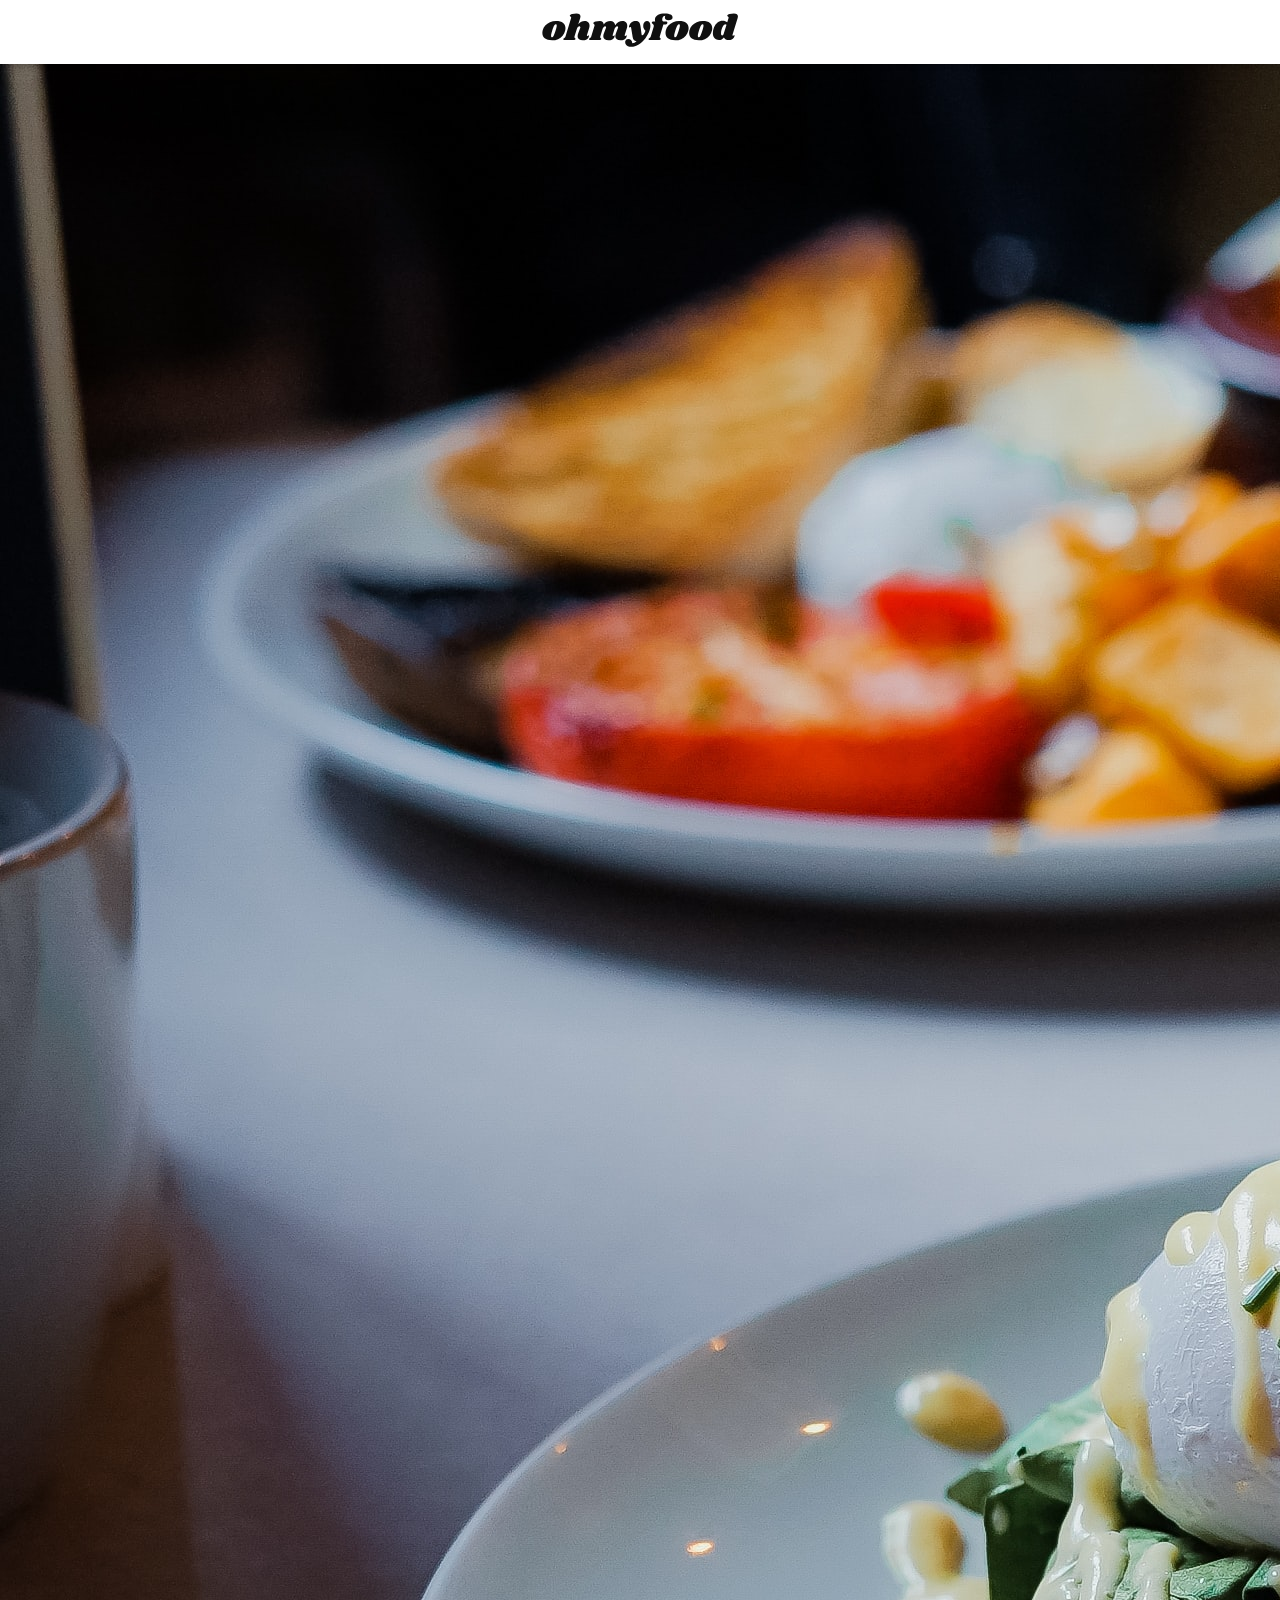
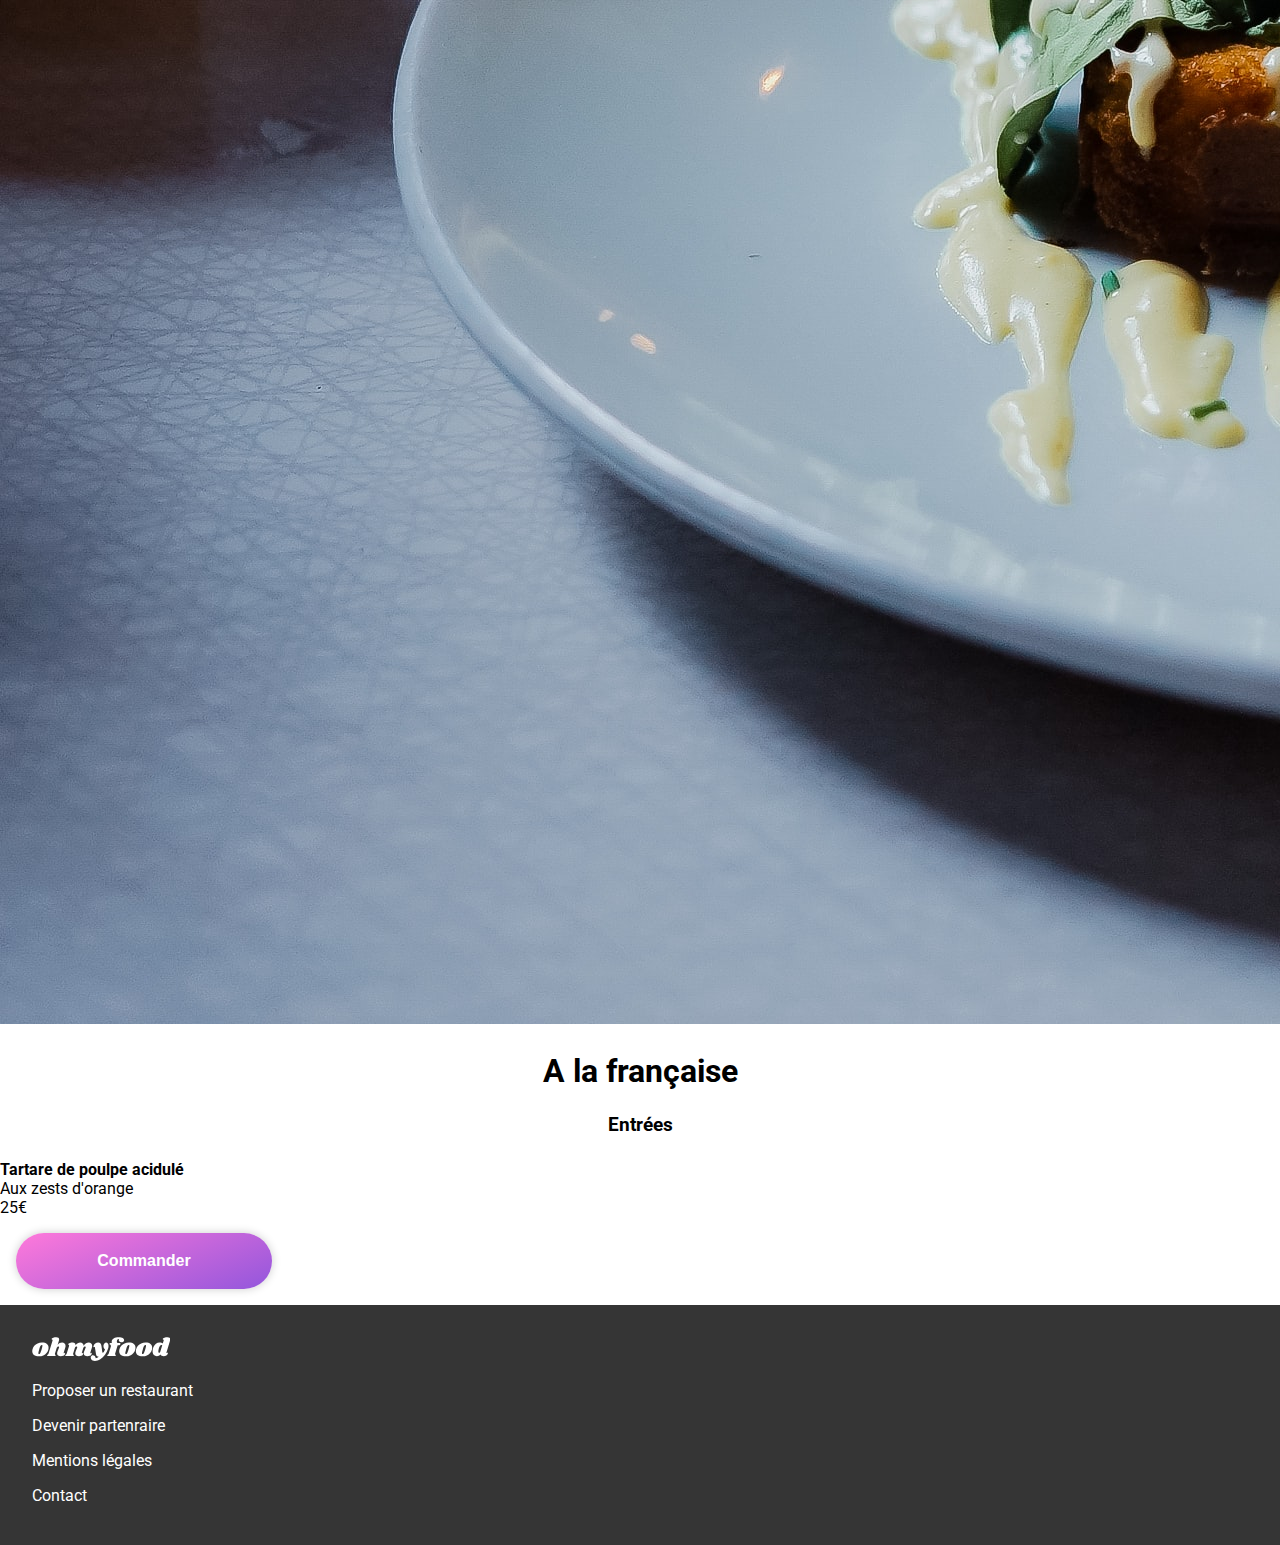
==== a-la-francaise.html @ 2b6be708 "HTML restaurant" ====
<!DOCTYPE html>
<html lang="en">
<head>
    <meta charset="UTF-8">
    <meta http-equiv="X-UA-Compatible" content="IE=edge">
    <meta name="viewport" content="width=device-width, initial-scale=1.0">
    <link rel="stylesheet" href="style.css">
    <link rel="stylesheet" href="https://cdnjs.cloudflare.com/ajax/libs/font-awesome/6.1.1/css/all.min.css" integrity="sha512-KfkfwYDsLkIlwQp6LFnl8zNdLGxu9YAA1QvwINks4PhcElQSvqcyVLLD9aMhXd13uQjoXtEKNosOWaZqXgel0g==" crossorigin="anonymous" referrerpolicy="no-referrer" />
    <title>A la française</title>
</head>
<body>
    <header>
        <nav>
            <div class="return-arrow">

            </div>
        </nav>
        <div class="brand-container">
            <div class="brand">
                <img src="assets/images/logo/ohmyfood.svg" alt="logo">
            </div>
        </div>
    </header>
    <main class="restaurant">
        <section class="cover">
            <div class="cover__img">
                <img src="assets/images/restaurants/toa-heftiba-DQKerTsQwi0-unsplash.jpg" alt="A la française">
            </div>
        </section>
        <section class="menu">
            <div class="menu__head">
                <div class="menu_head_title">
                    <h1>A la française</h1>
                </div>
                <div class="menu__head__like">
                    <i></i>
                </div>
            </div>
            <div class="menu__container">
                <div class="menu__container__title">
                    <h3>Entrées</h3>
                </div>
                <div class="menu__container_flex">
                    <div class="card-small">
                        <div class="card-small__body">
                            <div class="card-small__body__left">
                                <h4>Tartare de poulpe acidulé</h4>
                                <p>Aux zests d'orange</p>
                            </div>
                            <div class="card-small__body__right">
                                <span>25€</span>
                            </div>
                        </div>
                    </div>
                </div>
            </div>
            <div class="btn__container">
                <div class="btn btn-primary">
                    Commander
                </div>
            </div>
        </section>
    </main>
    <footer class="footer">
        <div class="footer__brand">
            <svg width="196" height="34" viewBox="0 0 196 34" fill="none" xmlns="http://www.w3.org/2000/svg">
                <path d="M13.932 7.956C17.196 7.956 19.596 8.61599 21.132 9.936C22.692 11.256 23.472 12.984 23.472 15.12C23.472 15.84 23.376 16.644 23.184 17.532C22.728 19.5 21.876 21.228 20.628 22.716C19.38 24.18 17.844 25.32 16.02 26.136C14.22 26.928 12.264 27.324 10.152 27.324C6.81599 27.324 4.34399 26.664 2.73599 25.344C1.15199 24 0.359985 22.224 0.359985 20.016C0.359985 19.272 0.455985 18.444 0.647985 17.532C1.10399 15.66 1.96799 14.004 3.23999 12.564C4.53599 11.1 6.10799 9.972 7.95599 9.18C9.82799 8.364 11.82 7.956 13.932 7.956ZM13.824 11.16C13.32 11.16 12.78 11.616 12.204 12.528C11.652 13.416 10.992 15.108 10.224 17.604C9.45599 20.1 9.07199 21.852 9.07199 22.86C9.07199 23.388 9.15599 23.748 9.32399 23.94C9.49199 24.108 9.71999 24.192 10.008 24.192C10.512 24.24 11.028 23.808 11.556 22.896C12.108 21.984 12.792 20.208 13.608 17.568C14.352 15.24 14.724 13.548 14.724 12.492C14.724 11.988 14.64 11.64 14.472 11.448C14.328 11.256 14.112 11.16 13.824 11.16Z" fill="#101010"/>
                <path d="M44.9899 22.032C44.9419 22.128 44.9179 22.272 44.9179 22.464C44.9179 22.632 44.9539 22.764 45.0259 22.86C45.1219 22.956 45.2419 23.004 45.3859 23.004C45.6739 23.004 45.9139 22.884 46.1059 22.644C46.3219 22.38 46.4659 22.248 46.5379 22.248C46.6579 22.248 46.7539 22.332 46.8259 22.5C46.8979 22.644 46.9339 22.824 46.9339 23.04C46.9579 23.736 46.7299 24.42 46.2499 25.092C45.7699 25.74 45.0619 26.28 44.1259 26.712C43.2139 27.12 42.1099 27.324 40.8139 27.324C39.2299 27.324 37.9699 26.964 37.0339 26.244C36.0979 25.5 35.6179 24.516 35.5939 23.292C35.5939 22.404 35.8099 21.408 36.2419 20.304L38.2219 15.12C38.3419 14.808 38.4019 14.556 38.4019 14.364C38.4019 14.052 38.2939 13.812 38.0779 13.644C37.8859 13.452 37.6459 13.356 37.3579 13.356C36.9019 13.356 36.4339 13.572 35.9539 14.004C35.4979 14.412 35.1259 15.084 34.8379 16.02V15.948L32.5699 23.256C32.4979 23.544 32.4619 23.796 32.4619 24.012C32.4619 24.324 32.5219 24.576 32.6419 24.768C32.7619 24.936 32.9299 25.104 33.1459 25.272C33.3139 25.44 33.4339 25.584 33.5059 25.704C33.5779 25.8 33.5899 25.932 33.5419 26.1C33.4219 26.412 33.1819 26.64 32.8219 26.784C32.4619 26.928 31.9099 27 31.1659 27H22.9579C22.3339 27 21.8779 26.904 21.5899 26.712C21.3019 26.496 21.2059 26.22 21.3019 25.884C21.3979 25.596 21.6499 25.344 22.0579 25.128C22.4179 24.936 22.7179 24.708 22.9579 24.444C23.1979 24.18 23.4019 23.76 23.5699 23.184L29.0419 5.22C29.1139 5.004 29.1499 4.824 29.1499 4.68C29.1499 4.416 29.0779 4.2 28.9339 4.032C28.8139 3.864 28.6459 3.696 28.4299 3.528C28.1899 3.336 28.0099 3.168 27.8899 3.024C27.7939 2.88 27.7819 2.688 27.8539 2.448C27.9979 1.896 28.7539 1.416 30.1219 1.00799C31.4899 0.599996 32.9179 0.395996 34.4059 0.395996C35.7979 0.395996 36.8179 0.659996 37.4659 1.188C38.1379 1.716 38.4739 2.436 38.4739 3.348C38.4739 3.876 38.3899 4.392 38.2219 4.896L36.2779 11.232C37.2139 10.008 38.1979 9.156 39.2299 8.676C40.2859 8.196 41.4259 7.956 42.6499 7.956C44.1139 7.956 45.2899 8.4 46.1779 9.288C47.0899 10.176 47.5459 11.328 47.5459 12.744C47.5459 13.488 47.4259 14.22 47.1859 14.94L44.9899 22.032Z" fill="#101010"/>
                <path d="M82.7165 22.032C82.6685 22.128 82.6445 22.272 82.6445 22.464C82.6445 22.632 82.6805 22.764 82.7525 22.86C82.8485 22.956 82.9685 23.004 83.1125 23.004C83.4005 23.004 83.6405 22.884 83.8325 22.644C84.0485 22.38 84.1925 22.248 84.2645 22.248C84.3845 22.248 84.4805 22.332 84.5525 22.5C84.6245 22.644 84.6605 22.824 84.6605 23.04C84.6845 23.736 84.4565 24.42 83.9765 25.092C83.4965 25.74 82.7885 26.28 81.8525 26.712C80.9405 27.12 79.8365 27.324 78.5405 27.324C76.9565 27.324 75.6965 26.964 74.7605 26.244C73.8245 25.5 73.3445 24.516 73.3205 23.292C73.3205 22.404 73.5365 21.408 73.9685 20.304L75.9485 15.12C76.0685 14.808 76.1285 14.556 76.1285 14.364C76.1285 14.052 76.0205 13.812 75.8045 13.644C75.6125 13.452 75.3725 13.356 75.0845 13.356C74.6765 13.356 74.2565 13.536 73.8245 13.896C73.3925 14.256 73.0085 14.82 72.6725 15.588L70.6925 22.032C70.6445 22.128 70.6205 22.272 70.6205 22.464C70.6205 22.632 70.6565 22.764 70.7285 22.86C70.8245 22.956 70.9445 23.004 71.0885 23.004C71.3765 23.004 71.6165 22.884 71.8085 22.644C72.0245 22.38 72.1685 22.248 72.2405 22.248C72.3605 22.248 72.4565 22.332 72.5285 22.5C72.6005 22.644 72.6365 22.824 72.6365 23.04C72.6605 23.736 72.4325 24.42 71.9525 25.092C71.4725 25.74 70.7645 26.28 69.8285 26.712C68.9165 27.12 67.8125 27.324 66.5165 27.324C64.9325 27.324 63.6725 26.964 62.7365 26.244C61.8005 25.5 61.3205 24.516 61.2965 23.292C61.2965 22.404 61.5125 21.408 61.9445 20.304L63.9245 15.12C64.0445 14.808 64.1045 14.556 64.1045 14.364C64.1045 14.052 63.9965 13.812 63.7805 13.644C63.5885 13.452 63.3485 13.356 63.0605 13.356C62.6525 13.356 62.2325 13.536 61.8005 13.896C61.3685 14.232 61.0085 14.784 60.7205 15.552L58.3445 23.256C58.2485 23.52 58.2005 23.772 58.2005 24.012C58.2005 24.3 58.2605 24.54 58.3805 24.732C58.5005 24.9 58.6685 25.08 58.8845 25.272C59.0525 25.416 59.1725 25.548 59.2445 25.668C59.3165 25.788 59.3285 25.932 59.2805 26.1C59.1845 26.412 58.9565 26.64 58.5965 26.784C58.2365 26.928 57.6725 27 56.9045 27H48.6965C48.0725 27 47.6285 26.904 47.3645 26.712C47.0765 26.496 46.9685 26.22 47.0405 25.884C47.1365 25.596 47.3885 25.344 47.7965 25.128C48.1565 24.936 48.4565 24.708 48.6965 24.444C48.9365 24.18 49.1405 23.76 49.3085 23.184L52.5125 12.78C52.5605 12.66 52.5845 12.492 52.5845 12.276C52.5845 12.012 52.5245 11.808 52.4045 11.664C52.3085 11.52 52.1405 11.34 51.9005 11.124C51.6605 10.932 51.4925 10.764 51.3965 10.62C51.3005 10.476 51.2885 10.284 51.3605 10.044C51.5045 9.492 52.2605 9.012 53.6285 8.604C54.9965 8.172 56.4245 7.956 57.9125 7.956C59.0885 7.956 60.0125 8.28 60.6845 8.928C61.3805 9.576 61.7165 10.464 61.6925 11.592C62.6765 10.224 63.7085 9.276 64.7885 8.748C65.8925 8.22 67.0805 7.956 68.3525 7.956C69.7445 7.956 70.8725 8.364 71.7365 9.18C72.6245 9.972 73.1165 11.016 73.2125 12.312C74.2445 10.68 75.3485 9.552 76.5245 8.928C77.7005 8.28 78.9845 7.956 80.3765 7.956C81.8405 7.956 83.0165 8.4 83.9045 9.288C84.8165 10.176 85.2725 11.328 85.2725 12.744C85.2725 13.488 85.1525 14.22 84.9125 14.94L82.7165 22.032Z" fill="#101010"/>
                <path d="M104.932 7.956C105.988 7.956 106.828 8.388 107.452 9.252C108.1 10.092 108.424 11.244 108.424 12.708C108.424 13.98 108.196 15.348 107.74 16.812C106.852 19.764 105.424 22.548 103.456 25.164C101.512 27.78 99.2675 29.88 96.7235 31.464C94.2035 33.048 91.6836 33.84 89.1636 33.84C87.9156 33.84 86.8355 33.624 85.9235 33.192C85.0355 32.76 84.3635 32.184 83.9075 31.464C83.4275 30.744 83.1875 29.976 83.1875 29.16C83.1875 28.8 83.2475 28.404 83.3675 27.972C83.5835 27.3 83.9435 26.784 84.4475 26.424C84.9515 26.064 85.5516 25.884 86.2476 25.884C87.3516 25.884 88.2515 26.256 88.9475 27C89.6675 27.768 90.1236 28.812 90.3156 30.132C91.8516 30.06 93.2675 29.4 94.5635 28.152C93.3395 27.936 92.4275 27.528 91.8275 26.928C91.2515 26.304 90.8555 25.344 90.6395 24.048L89.1995 15.228C89.1275 14.772 89.0195 14.46 88.8755 14.292C88.7555 14.1 88.5876 14.004 88.3716 14.004C88.2036 14.004 87.9995 14.088 87.7595 14.256C87.5435 14.424 87.3875 14.508 87.2915 14.508C87.0995 14.508 87.0035 14.304 87.0035 13.896C87.0035 13.56 87.0635 13.2 87.1835 12.816C87.6155 11.448 88.4196 10.296 89.5956 9.36C90.7716 8.4 92.1395 7.92 93.6995 7.92C95.2355 7.92 96.3635 8.376 97.0835 9.288C97.8275 10.2 98.3076 11.604 98.5236 13.5L99.6035 21.42C99.6755 22.02 99.8915 22.32 100.252 22.32C100.684 22.32 101.188 21.936 101.764 21.168C102.34 20.376 102.904 19.26 103.456 17.82C102.736 17.172 102.184 16.428 101.8 15.588C101.416 14.748 101.224 13.848 101.224 12.888C101.224 12.144 101.32 11.472 101.512 10.872C101.8 9.912 102.244 9.192 102.844 8.712C103.468 8.208 104.164 7.956 104.932 7.956Z" fill="#101010"/>
                <path d="M122.864 0.395996C125.432 0.395996 127.352 0.791996 128.624 1.584C129.92 2.352 130.568 3.3 130.568 4.428C130.568 5.34 130.184 6.048 129.416 6.552C128.672 7.032 127.688 7.272 126.464 7.272C125.336 7.272 124.46 6.996 123.836 6.444C123.212 5.892 122.9 5.208 122.9 4.392C122.9 3.888 123.056 3.36 123.368 2.808C122.648 2.808 122.048 2.988 121.568 3.348C121.088 3.684 120.716 4.272 120.452 5.112C120.308 5.64 120.236 6.132 120.236 6.588C120.236 7.164 120.332 7.62 120.524 7.956C120.74 8.268 121.04 8.424 121.424 8.424H123.548C124.796 8.424 125.42 8.808 125.42 9.576C125.42 9.672 125.396 9.816 125.348 10.008C125.204 10.536 124.904 10.932 124.448 11.196C124.016 11.46 123.356 11.592 122.468 11.592H121.388L117.824 23.256C117.752 23.544 117.716 23.796 117.716 24.012C117.716 24.324 117.776 24.576 117.896 24.768C118.016 24.936 118.184 25.104 118.4 25.272C118.568 25.44 118.688 25.584 118.76 25.704C118.832 25.8 118.844 25.932 118.796 26.1C118.676 26.412 118.436 26.64 118.076 26.784C117.716 26.928 117.164 27 116.42 27H108.212C107.588 27 107.132 26.904 106.844 26.712C106.556 26.496 106.46 26.22 106.556 25.884C106.652 25.596 106.904 25.344 107.312 25.128C107.672 24.936 107.972 24.708 108.212 24.444C108.452 24.18 108.656 23.76 108.824 23.184L111.632 13.968C111.752 13.608 111.812 13.236 111.812 12.852C111.812 12.372 111.704 12 111.488 11.736C111.296 11.448 110.996 11.136 110.588 10.8C110.324 10.584 110.12 10.404 109.976 10.26C109.856 10.092 109.796 9.9 109.796 9.684C109.772 9.228 109.928 8.904 110.264 8.712C110.624 8.52 111.296 8.424 112.28 8.424H113.18C113.012 7.824 112.928 7.224 112.928 6.624C112.928 6.024 113.036 5.4 113.252 4.752C113.708 3.528 114.68 2.496 116.168 1.65599C117.68 0.815996 119.912 0.395996 122.864 0.395996Z" fill="#101010"/>
                <path d="M137.084 7.956C140.348 7.956 142.748 8.61599 144.284 9.936C145.844 11.256 146.624 12.984 146.624 15.12C146.624 15.84 146.528 16.644 146.336 17.532C145.88 19.5 145.028 21.228 143.78 22.716C142.532 24.18 140.996 25.32 139.172 26.136C137.372 26.928 135.416 27.324 133.304 27.324C129.968 27.324 127.496 26.664 125.888 25.344C124.304 24 123.512 22.224 123.512 20.016C123.512 19.272 123.608 18.444 123.8 17.532C124.256 15.66 125.12 14.004 126.392 12.564C127.688 11.1 129.26 9.972 131.108 9.18C132.98 8.364 134.972 7.956 137.084 7.956ZM136.976 11.16C136.472 11.16 135.932 11.616 135.356 12.528C134.804 13.416 134.144 15.108 133.376 17.604C132.608 20.1 132.224 21.852 132.224 22.86C132.224 23.388 132.308 23.748 132.476 23.94C132.644 24.108 132.872 24.192 133.16 24.192C133.664 24.24 134.18 23.808 134.708 22.896C135.26 21.984 135.944 20.208 136.76 17.568C137.504 15.24 137.876 13.548 137.876 12.492C137.876 11.988 137.792 11.64 137.624 11.448C137.48 11.256 137.264 11.16 136.976 11.16Z" fill="#101010"/>
                <path d="M160.709 7.956C163.973 7.956 166.373 8.61599 167.909 9.936C169.469 11.256 170.249 12.984 170.249 15.12C170.249 15.84 170.153 16.644 169.961 17.532C169.505 19.5 168.653 21.228 167.405 22.716C166.157 24.18 164.621 25.32 162.797 26.136C160.997 26.928 159.041 27.324 156.929 27.324C153.593 27.324 151.121 26.664 149.513 25.344C147.929 24 147.137 22.224 147.137 20.016C147.137 19.272 147.233 18.444 147.425 17.532C147.881 15.66 148.745 14.004 150.017 12.564C151.313 11.1 152.885 9.972 154.733 9.18C156.605 8.364 158.597 7.956 160.709 7.956ZM160.601 11.16C160.097 11.16 159.557 11.616 158.981 12.528C158.429 13.416 157.769 15.108 157.001 17.604C156.233 20.1 155.849 21.852 155.849 22.86C155.849 23.388 155.933 23.748 156.101 23.94C156.269 24.108 156.497 24.192 156.785 24.192C157.289 24.24 157.805 23.808 158.333 22.896C158.885 21.984 159.569 20.208 160.385 17.568C161.129 15.24 161.501 13.548 161.501 12.492C161.501 11.988 161.417 11.64 161.249 11.448C161.105 11.256 160.889 11.16 160.601 11.16Z" fill="#101010"/>
                <path d="M190.526 21.816C190.478 22.008 190.454 22.14 190.454 22.212C190.454 22.38 190.502 22.512 190.598 22.608C190.694 22.704 190.814 22.752 190.958 22.752C191.246 22.752 191.486 22.632 191.678 22.392C191.894 22.128 192.038 21.996 192.11 21.996C192.23 21.996 192.326 22.08 192.398 22.248C192.47 22.416 192.506 22.608 192.506 22.824C192.53 23.472 192.278 24.132 191.75 24.804C191.246 25.476 190.562 26.028 189.698 26.46C188.834 26.892 187.898 27.108 186.89 27.108C185.69 27.108 184.646 26.88 183.758 26.424C182.87 25.968 182.258 25.368 181.922 24.624C181.274 25.464 180.53 26.088 179.69 26.496C178.85 26.904 177.962 27.108 177.026 27.108C175.922 27.108 174.89 26.832 173.93 26.28C172.994 25.728 172.238 24.948 171.662 23.94C171.11 22.908 170.834 21.744 170.834 20.448C170.834 18.264 171.242 16.212 172.058 14.292C172.898 12.348 174.062 10.788 175.55 9.612C177.038 8.412 178.73 7.812 180.626 7.812C181.658 7.812 182.534 7.932 183.254 8.172C183.998 8.412 184.67 8.772 185.27 9.252L186.494 5.22C186.566 5.004 186.602 4.824 186.602 4.68C186.602 4.416 186.53 4.2 186.386 4.032C186.266 3.864 186.098 3.696 185.882 3.528C185.642 3.336 185.462 3.168 185.342 3.024C185.246 2.88 185.234 2.688 185.306 2.448C185.45 1.896 186.206 1.416 187.574 1.00799C188.942 0.599996 190.37 0.395996 191.858 0.395996C193.25 0.395996 194.27 0.659996 194.918 1.188C195.59 1.716 195.926 2.436 195.926 3.348C195.926 3.876 195.842 4.392 195.674 4.896L190.526 21.816ZM184.514 11.7C184.13 11.364 183.71 11.196 183.254 11.196C182.558 11.196 181.874 11.712 181.202 12.744C180.53 13.776 179.99 15.024 179.582 16.488C179.174 17.952 178.982 19.272 179.006 20.448C179.006 21.768 179.438 22.428 180.302 22.428C180.614 22.428 180.878 22.308 181.094 22.068C181.31 21.804 181.514 21.384 181.706 20.808L184.514 11.7Z" fill="#101010"/>
            </svg>
        </div>
        <div class="footer__text">
            <a class="footer__text__proposal">
                <i class="fa-solid fa-utensils"></i>
                <span>Proposer un restaurant</span>
            </a>
            <a class="footer__text__partnership">
                <i class="fa-solid fa-handshake-angle"></i>
                <span>Devenir partenraire</span>
            </a>
            <div class="footer__text__legal">
                <a href="">Mentions légales</a>
            </div>
            <div class="footer__text__contact">
                <a href="">Contact</a>
            </div>
        </div>
    </footer>
</body>
</html>
---- style.css ----
@charset "UTF-8";
/*
Theme Name: Colonia
Version: 1.0
Tested up to: 5.9
Requires at least: 5.9
Requires PHP: 5.2.4
Description: Thème développé sur mesure pour le site Colonia
Author: Team Aileen Digital
Author URI: https://aileen-digital.com/
License: Copyright Tous droits réservés 
*/
/**************************
STYLES UTILISES DANS LE PROJET
**************************/
/**
Fichier d'initialisation contenant les propriétés globales
du projet
*/
/************************
DEFINITION DES VARIABLES
**************************/
@import url("https://fonts.googleapis.com/css2?family=Shrikhand&display=swap");
@import url("https://fonts.googleapis.com/css2?family=Roboto:ital,wght@0,100;0,300;0,400;0,500;0,700;0,900;1,100;1,300;1,400;1,500;1,700;1,900&display=swap");
*,
html,
body {
  margin: 0;
  padding: 0;
  box-sizing: border-box;
  font-family: "Roboto", sans-serif;
}

h1 {
  text-align: center;
  margin: 1.5rem;
}

h2 {
  font-size: 1.8rem;
  margin: 0;
  margin-top: 2rem;
  font-weight: bold;
}

h3 {
  text-align: center;
  margin: 1.5rem;
}

a {
  text-decoration: none;
  color: black;
}

a:hover {
  color: black;
}

li {
  list-style-type: none;
}

.first-p {
  text-indent: 1.5em;
}
.first-p::first-letter {
  font-size: 2rem;
}

.container-centered {
  display: flex;
  justify-content: center;
  align-items: center;
  width: 100%;
  height: 100%;
}

.font-size-small {
  font-size: small;
}

.font-size-smaller {
  font-size: smaller;
}

.italic {
  font-style: italic;
}

.flex-center {
  display: flex;
  align-items: center;
  justify-content: center;
}

.flex-col {
  flex-direction: column;
}

.m-10 {
  margin: 10%;
}

.m-20 {
  margin: 20%;
}

.m-30 {
  margin: 30%;
}

.p-5 {
  padding: 5%;
}

.p-10 {
  padding: 10%;
}

.p-20 {
  padding: 20%;
}

.p-30 {
  padding: 30%;
}

.btn {
  display: flex;
  align-items: center;
  justify-content: center;
  padding: 1rem;
  margin: 1rem;
  font-family: futura-pt-bold, sans-serif;
  font-style: normal;
  font-weight: bold;
  text-align: center;
}

.btn-primary {
  height: 56px;
  width: 256px;
  border-radius: 56px;
  box-shadow: 0 0 10px rgba(0, 0, 0, 0.199);
  color: white;
  background: #ff79da;
  background: linear-gradient(158deg, #ff79da 0%, #9356dc 100%);
}

.card {
  display: flex;
  flex-direction: column;
  background-color: white;
  border-radius: 1rem;
  height: 272px;
  width: 100%;
  box-shadow: 5px 5px 5px rgba(0, 0, 0, 0.199);
  overflow: hidden;
}
.card__header {
  position: relative;
  height: 70%;
  width: 100%;
  background-color: white;
  overflow: hidden;
}
.card__header__new[data-visible=false] {
  display: none;
}
.card__header__new[data-visible=true] {
  position: absolute;
  top: 1rem;
  right: 1rem;
  z-index: 5;
  padding: 0.5rem 1rem;
  border-radius: 4px;
  background-color: #99e2d0;
  color: #008766;
  font-weight: bold;
}
.card__header__img img {
  object-fit: cover;
  position: absolute;
  width: 100%;
  height: 100%;
}
.card__body {
  display: flex;
  align-items: center;
  justify-content: space-between;
  height: 30%;
  padding: 1rem;
}
.card__body__text {
  display: flex;
  flex-direction: column;
  row-gap: 0.2rem;
  font-size: 1.2rem;
  font-weight: 300;
}
.card__body__text span:first-child {
  font-weight: bold;
  font-size: 1.4rem;
}
.card__body__like {
  font-size: 1.5rem;
}

header {
  display: flex;
  align-items: center;
  justify-content: center;
  position: fixed;
  top: 0;
  left: 0;
  background-color: white;
  width: 100%;
  height: 64px;
  box-shadow: 0 2px 5px rgba(0, 0, 0, 0.199);
  z-index: 1000;
}
header nav {
  display: none;
}

.footer {
  display: flex;
  flex-direction: column;
  width: 100%;
  padding: 2rem;
  background-color: #353535;
}
.footer__brand {
  margin-bottom: 8px;
}
.footer__brand svg {
  height: 24px;
  width: auto;
}
.footer__brand svg path {
  fill: white;
}
.footer__text {
  display: flex;
  flex-direction: column;
}
.footer__text__proposal, .footer__text__partnership, .footer__text__legal, .footer__text__contact {
  margin: 0.5rem 0;
  color: white;
}
.footer__text__proposal a, .footer__text__partnership a, .footer__text__legal a, .footer__text__contact a {
  color: white;
}
.footer__text__proposal i, .footer__text__partnership i, .footer__text__legal i, .footer__text__contact i {
  width: 24px;
}

#index .location {
  display: grid;
  grid-template-rows: 64px 58px;
  width: 100%;
  background-color: #eaeaea;
}
#index .location__container {
  grid-row: 2;
  justify-self: center;
  align-self: center;
  display: flex;
  margin: 0 1rem;
}
#index .location__container__icon, #index .location__container__text {
  margin: 1rem;
}
#index .explore {
  display: flex;
  flex-direction: column;
  width: 100%;
  height: auto;
  background-color: #f6f6f6;
}
#index .explore__title {
  display: flex;
  align-items: center;
  justify-content: center;
  height: 126px;
  margin: 0 10%;
}
#index .explore__title h2 {
  text-align: center;
}
#index .explore__text {
  display: flex;
  align-items: center;
  justify-content: center;
  margin: 1rem 5%;
}
#index .explore__text p {
  color: black;
  font-size: 1.1rem;
  font-weight: 300;
  text-align: center;
}
#index .explore__btn {
  display: flex;
  width: 100%;
  align-items: center;
  justify-content: center;
  margin-bottom: 32px;
}
#index .working__title {
  margin: 1rem;
}
#index .working__container {
  margin: 0 1rem;
}
#index .working__container .working__list {
  counter-reset: working__list;
}
#index .working__container .working__list__btn {
  display: grid;
  grid-template-columns: 0.5fr 2fr 0.5fr;
  position: relative;
  height: 64px;
  background-color: #f6f6f6;
  margin: 2rem 0 2rem 1rem;
  border-radius: 1rem;
  box-shadow: 0px 5px 5px rgba(0, 0, 0, 0.199);
}
#index .working__container .working__list__btn i {
  grid-column: 1;
  align-self: center;
  justify-self: end;
  color: gray;
}
#index .working__container .working__list__btn span {
  grid-column: 2;
  justify-self: center;
  align-self: center;
  font-weight: bold;
}
#index .working__container .working__list li::before {
  counter-increment: working__list;
  content: counter(working__list);
  display: flex;
  position: absolute;
  top: calc(50% - 12px);
  left: -12px;
  width: 24px;
  background-color: #9356dc;
  height: 24px;
  border-radius: 50%;
  align-items: center;
  justify-content: center;
  color: white;
}
#index .restaurants {
  background-color: #f6f6f6;
  width: 100%;
  height: auto;
  padding: 2rem 0 4rem;
}
#index .restaurants__title {
  margin: 0 1rem;
  margin-bottom: 1.5rem;
}
#index .restaurants__card-container {
  margin: 0 1rem;
  display: grid;
  grid-template-columns: 1fr;
  row-gap: 1rem;
}

.restaurant {
  width: 100%;
  height: auto;
}
.restaurant .cover {
  width: 100%;
  height: auto;
}

/*# sourceMappingURL=style.css.map */
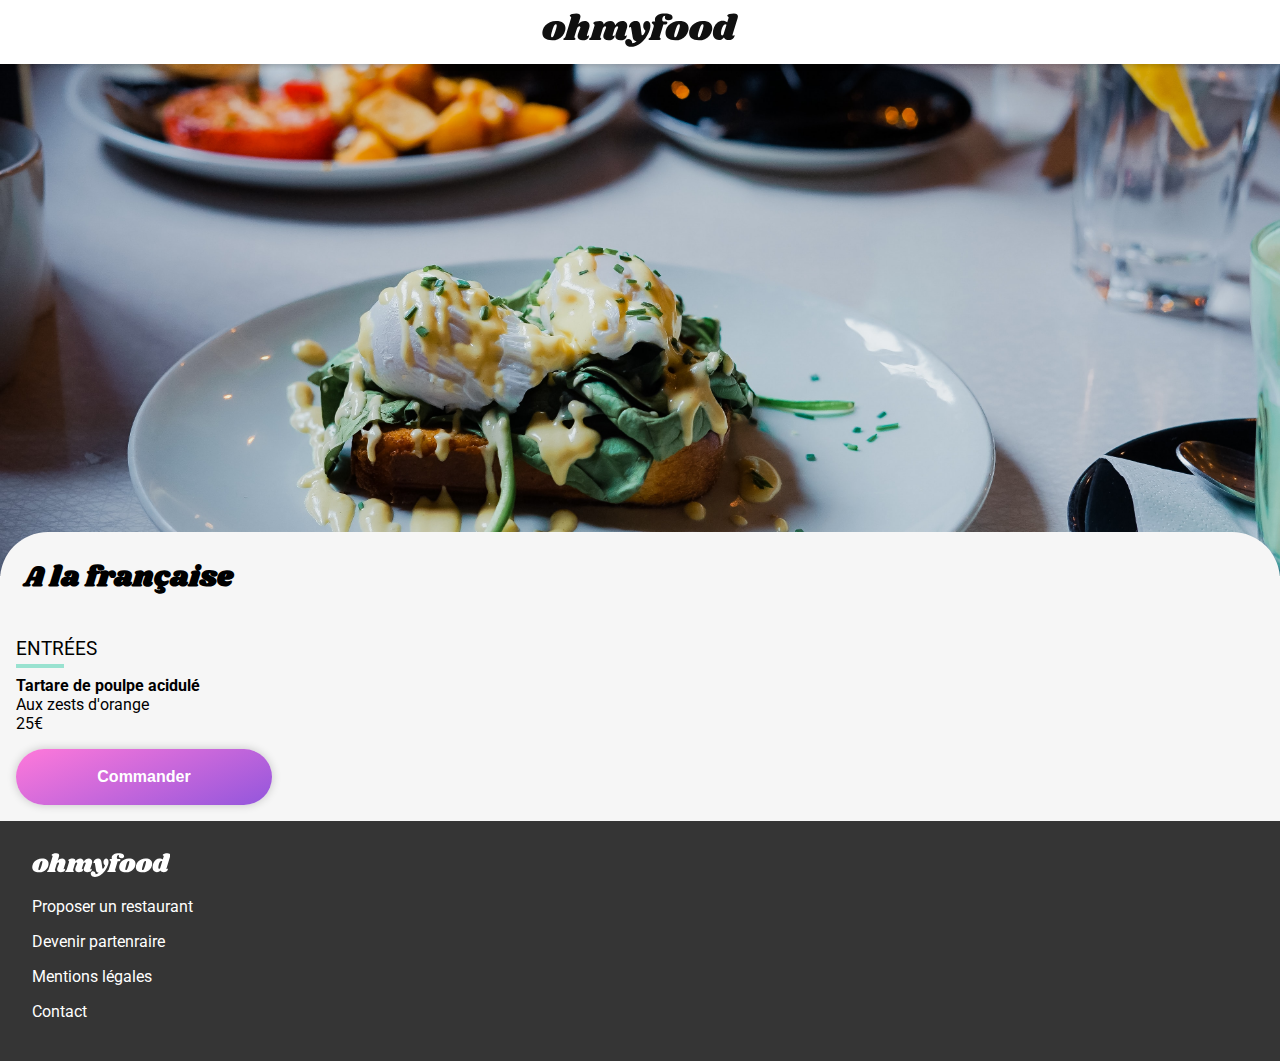
==== commit 048124ee: "top restaurant page css done" ====
--- a/a-la-francaise.html
+++ b/a-la-francaise.html
@@ -22,14 +22,12 @@
         </div>
     </header>
     <main class="restaurant">
-        <section class="cover">
-            <div class="cover__img">
+        <div class="cover">
                 <img src="assets/images/restaurants/toa-heftiba-DQKerTsQwi0-unsplash.jpg" alt="A la française">
-            </div>
-        </section>
+        </div>
         <section class="menu">
             <div class="menu__head">
-                <div class="menu_head_title">
+                <div class="menu__head__title">
                     <h1>A la française</h1>
                 </div>
                 <div class="menu__head__like">
--- a/style.css
+++ b/style.css
@@ -20,8 +20,7 @@
 /************************
 DEFINITION DES VARIABLES
 **************************/
-@import url("https://fonts.googleapis.com/css2?family=Shrikhand&display=swap");
-@import url("https://fonts.googleapis.com/css2?family=Roboto:ital,wght@0,100;0,300;0,400;0,500;0,700;0,900;1,100;1,300;1,400;1,500;1,700;1,900&display=swap");
+@import url("https://fonts.googleapis.com/css2?family=Roboto:ital,wght@0,100;0,300;0,400;0,500;0,700;0,900;1,100;1,300;1,400;1,500;1,700;1,900&family=Shrikhand&display=swap");
 *,
 html,
 body {
@@ -372,12 +371,58 @@
 }
 
 .restaurant {
-  width: 100%;
+  display: flex;
+  flex-direction: column;
+  width: 100vw;
   height: auto;
 }
 .restaurant .cover {
+  margin-top: 64px;
   width: 100%;
   height: auto;
 }
+.restaurant .cover img {
+  object-fit: cover;
+  height: 100%;
+  max-height: 512px;
+  width: 100vw;
+  object-position: center;
+}
+.restaurant .menu {
+  margin-top: -3rem;
+  border-radius: 48px 48px 0 0;
+  background-color: #f6f6f6;
+  z-index: 10;
+}
+.restaurant .menu__head {
+  display: flex;
+  align-items: center;
+  justify-content: space-between;
+}
+.restaurant .menu__head__title h1 {
+  font-size: 1.8rem;
+  font-family: "Shrikhand", cursive;
+}
+.restaurant .menu__container {
+  padding: 0 1rem;
+}
+.restaurant .menu__container__title {
+  position: relative;
+}
+.restaurant .menu__container__title h3 {
+  margin: 1rem 0;
+  text-align: left;
+  font-weight: 400;
+  text-transform: uppercase;
+}
+.restaurant .menu__container__title::after {
+  content: "";
+  position: absolute;
+  background-color: #99e2d0;
+  height: 4px;
+  width: 3rem;
+  left: 0;
+  bottom: -0.5rem;
+}
 
 /*# sourceMappingURL=style.css.map */
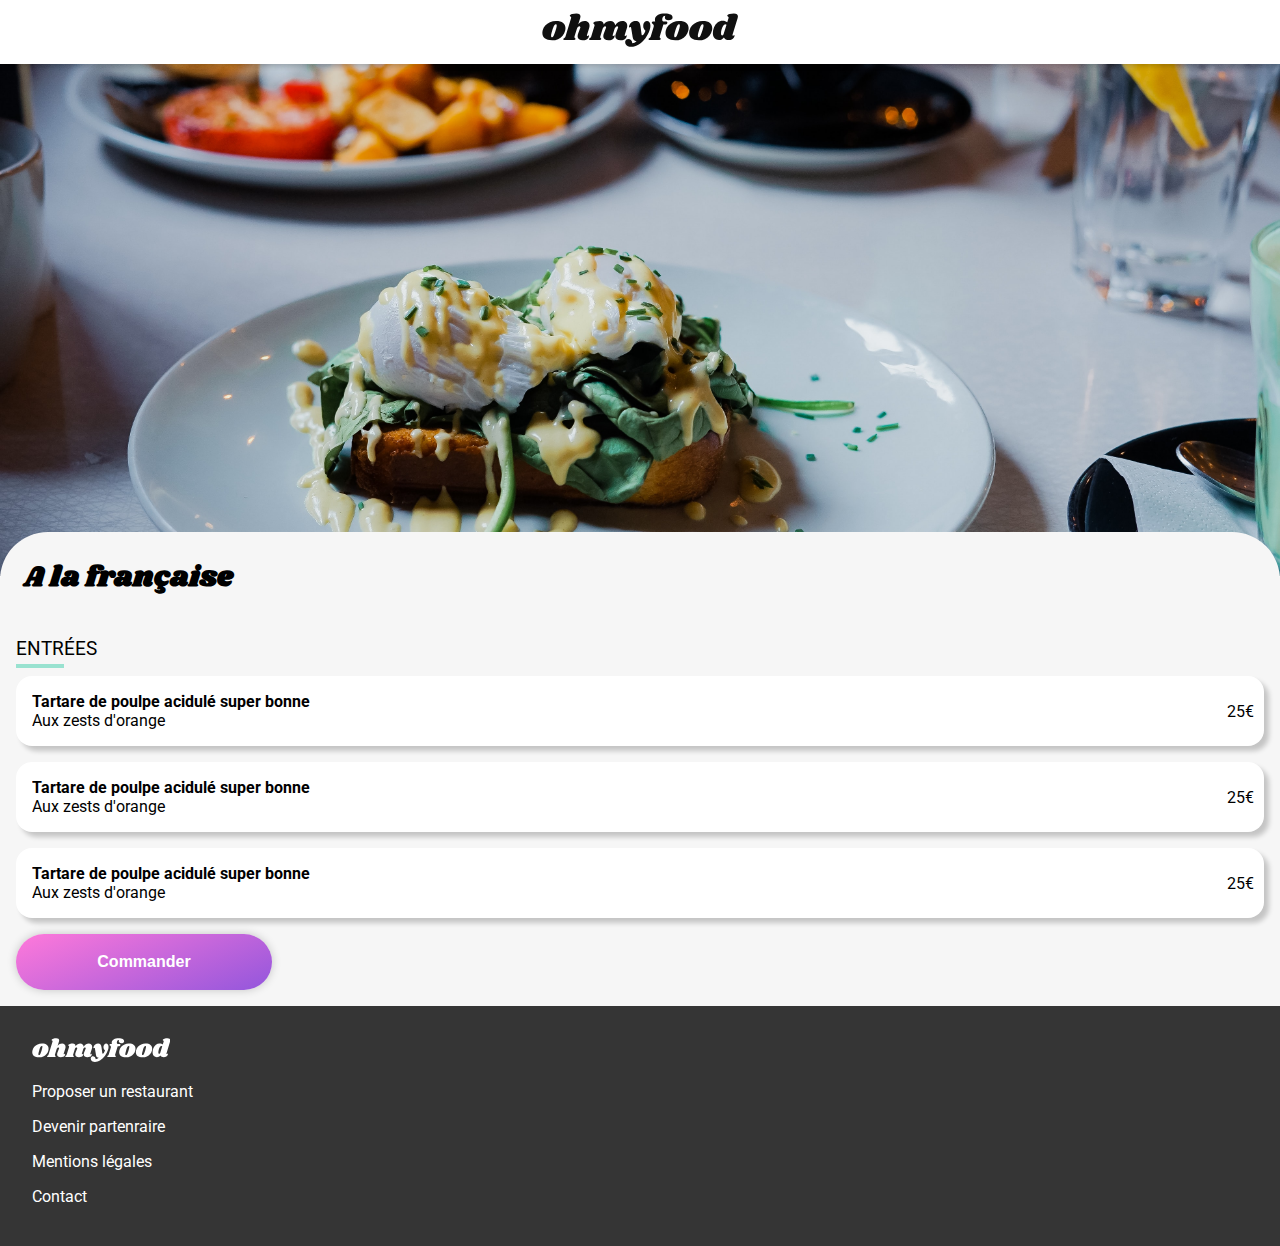
==== commit b663a205: "card-small with check animation" ====
--- a/a-la-francaise.html
+++ b/a-la-francaise.html
@@ -41,12 +41,47 @@
                 <div class="menu__container_flex">
                     <div class="card-small">
                         <div class="card-small__body">
-                            <div class="card-small__body__left">
-                                <h4>Tartare de poulpe acidulé</h4>
+                            <div class="card-small__body__text">
+                                <h4>Tartare de poulpe acidulé super bonne</h4>
                                 <p>Aux zests d'orange</p>
                             </div>
-                            <div class="card-small__body__right">
+                            <div class="card-small__body__price">
                                 <span>25€</span>
+                            </div>
+                            <div class="card-small__body__check">
+                                <i class="fa-solid fa-circle-check"></i>
+                            </div>
+                        </div>
+                    </div>
+                </div>
+                <div class="menu__container_flex">
+                    <div class="card-small">
+                        <div class="card-small__body">
+                            <div class="card-small__body__text">
+                                <h4>Tartare de poulpe acidulé super bonne</h4>
+                                <p>Aux zests d'orange</p>
+                            </div>
+                            <div class="card-small__body__price">
+                                <span>25€</span>
+                            </div>
+                            <div class="card-small__body__check">
+                                <i class="fa-solid fa-circle-check"></i>
+                            </div>
+                        </div>
+                    </div>
+                </div>
+                <div class="menu__container_flex">
+                    <div class="card-small">
+                        <div class="card-small__body">
+                            <div class="card-small__body__text">
+                                <h4>Tartare de poulpe acidulé super bonne</h4>
+                                <p>Aux zests d'orange</p>
+                            </div>
+                            <div class="card-small__body__price">
+                                <span>25€</span>
+                            </div>
+                            <div class="card-small__body__check">
+                                <i class="fa-solid fa-circle-check"></i>
                             </div>
                         </div>
                     </div>
--- a/style.css
+++ b/style.css
@@ -125,6 +125,22 @@
   padding: 30%;
 }
 
+@keyframes rotate-check {
+  0% {
+    transform: rotate(360deg);
+  }
+  100% {
+    transform: rotate(0deg);
+  }
+}
+@keyframes unrotate-check {
+  0% {
+    transform: rotate(0deg);
+  }
+  100% {
+    transform: rotate(360deg);
+  }
+}
 .btn {
   display: flex;
   align-items: center;
@@ -206,6 +222,63 @@
   font-size: 1.5rem;
 }
 
+.card-small {
+  display: flex;
+  background-color: white;
+  border-radius: 1rem;
+  height: 70px;
+  width: 100%;
+  box-shadow: 5px 5px 5px rgba(0, 0, 0, 0.199);
+  overflow: hidden;
+  margin: 1rem 0;
+}
+.card-small__body {
+  align-items: center;
+  display: flex;
+  overflow: hidden;
+  width: 100%;
+}
+.card-small__body__text {
+  min-width: calc(100% - 3rem);
+  white-space: nowrap;
+  text-overflow: ellipsis;
+  transition: 0.5s ease-in-out;
+  padding: 0 1rem;
+}
+.card-small__body__text h4,
+.card-small__body__text p {
+  text-overflow: ellipsis;
+  overflow: hidden;
+}
+.card-small__body__price {
+  display: flex;
+  align-items: center;
+  min-width: 3rem;
+}
+.card-small__body__price span {
+  width: 100%;
+  text-align: center;
+}
+.card-small__body__check {
+  display: flex;
+  align-items: center;
+  justify-content: center;
+  min-width: 4rem;
+  height: 100%;
+  background-color: #99e2d0;
+  color: white;
+  font-size: 1.5rem;
+}
+.card-small__body__check i {
+  animation: unrotate-check 0.5s ease-in-out;
+}
+.card-small__body:hover .card-small__body__text {
+  min-width: calc(100% - 7rem);
+}
+.card-small__body:hover .card-small__body__check i {
+  animation: rotate-check 0.5s ease-in-out;
+}
+
 header {
   display: flex;
   align-items: center;
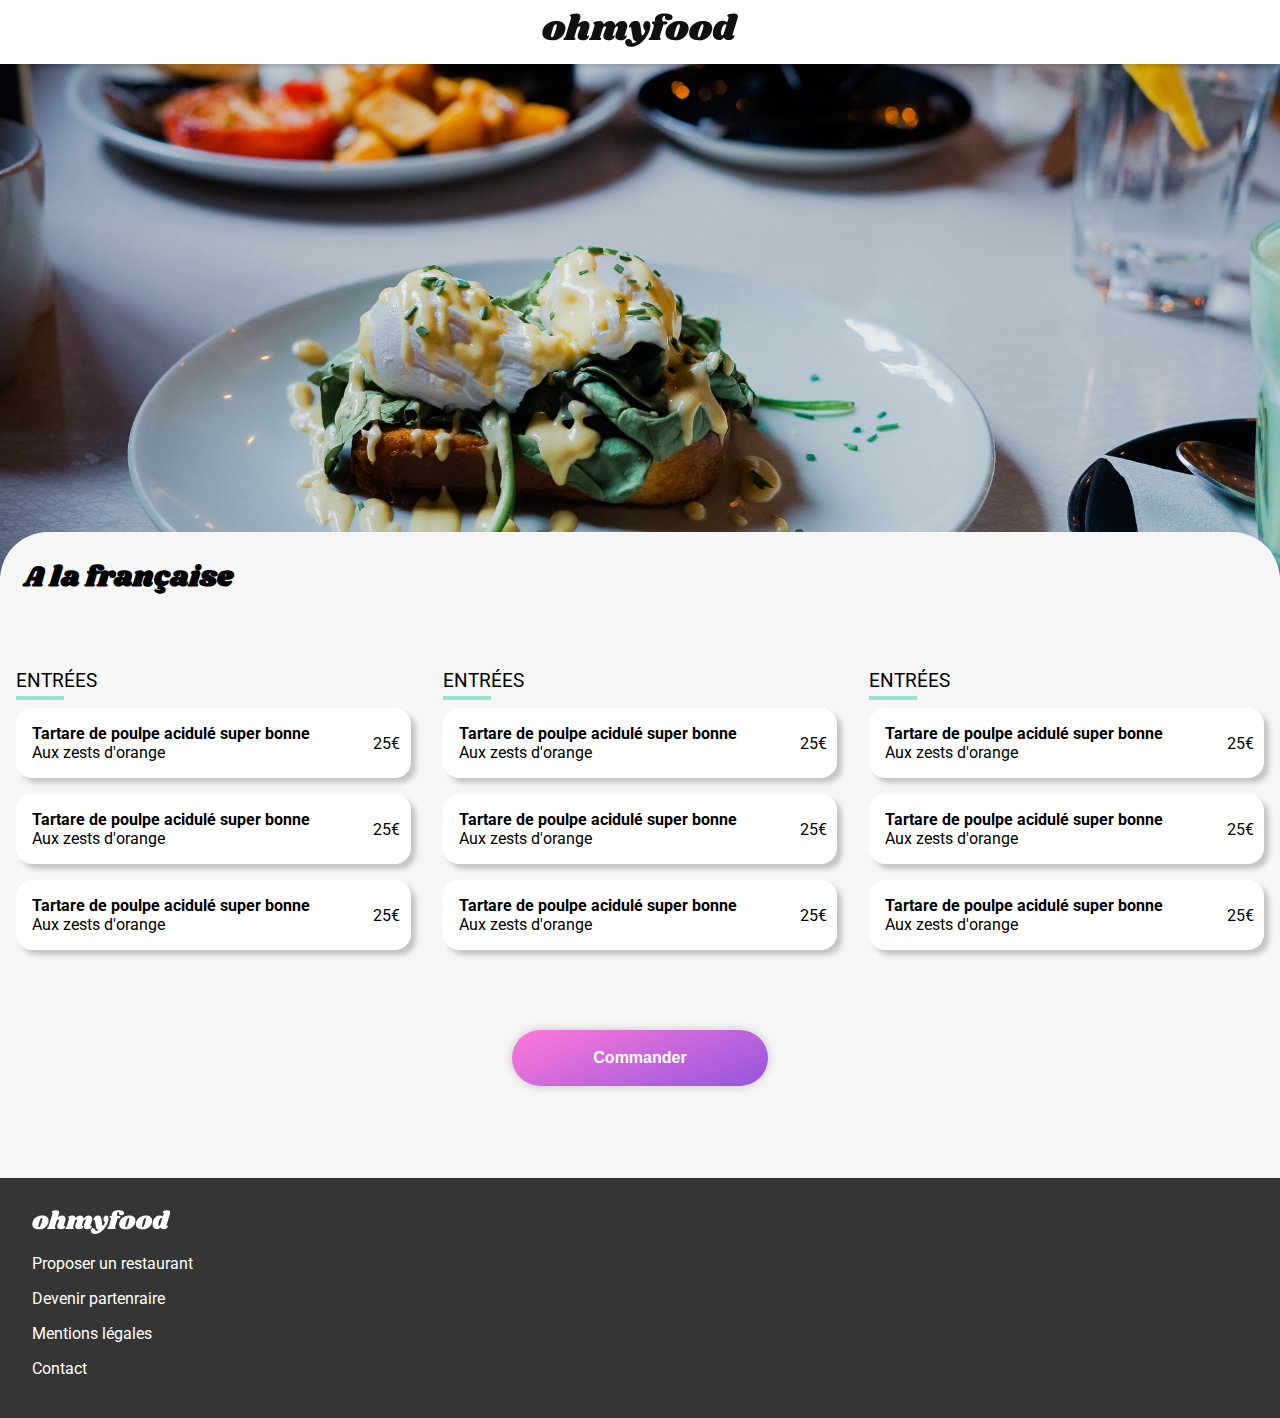
==== commit 61810814: "overflow bug fixed" ====
--- a/a-la-francaise.html
+++ b/a-la-francaise.html
@@ -34,54 +34,165 @@
                     <i></i>
                 </div>
             </div>
-            <div class="menu__container">
-                <div class="menu__container__title">
-                    <h3>Entrées</h3>
-                </div>
-                <div class="menu__container_flex">
-                    <div class="card-small">
-                        <div class="card-small__body">
-                            <div class="card-small__body__text">
-                                <h4>Tartare de poulpe acidulé super bonne</h4>
-                                <p>Aux zests d'orange</p>
-                            </div>
-                            <div class="card-small__body__price">
-                                <span>25€</span>
-                            </div>
-                            <div class="card-small__body__check">
-                                <i class="fa-solid fa-circle-check"></i>
-                            </div>
-                        </div>
-                    </div>
-                </div>
-                <div class="menu__container_flex">
-                    <div class="card-small">
-                        <div class="card-small__body">
-                            <div class="card-small__body__text">
-                                <h4>Tartare de poulpe acidulé super bonne</h4>
-                                <p>Aux zests d'orange</p>
-                            </div>
-                            <div class="card-small__body__price">
-                                <span>25€</span>
-                            </div>
-                            <div class="card-small__body__check">
-                                <i class="fa-solid fa-circle-check"></i>
-                            </div>
-                        </div>
-                    </div>
-                </div>
-                <div class="menu__container_flex">
-                    <div class="card-small">
-                        <div class="card-small__body">
-                            <div class="card-small__body__text">
-                                <h4>Tartare de poulpe acidulé super bonne</h4>
-                                <p>Aux zests d'orange</p>
-                            </div>
-                            <div class="card-small__body__price">
-                                <span>25€</span>
-                            </div>
-                            <div class="card-small__body__check">
-                                <i class="fa-solid fa-circle-check"></i>
+            <div class="menu__body">
+                <div class="menu__body__container">
+                    <div class="menu__body__container__title">
+                        <h3>Entrées</h3>
+                    </div>
+                    <div class="menu__body__container__flex">
+                        <div class="card-small">
+                            <div class="card-small__body">
+                                <div class="card-small__body__text">
+                                    <h4>Tartare de poulpe acidulé super bonne</h4>
+                                    <p>Aux zests d'orange</p>
+                                </div>
+                                <div class="card-small__body__price">
+                                    <span>25€</span>
+                                </div>
+                                <div class="card-small__body__check">
+                                    <i class="fa-solid fa-circle-check"></i>
+                                </div>
+                            </div>
+                        </div>
+                    </div>
+                    <div class="menu__body__container__flex">
+                        <div class="card-small">
+                            <div class="card-small__body">
+                                <div class="card-small__body__text">
+                                    <h4>Tartare de poulpe acidulé super bonne</h4>
+                                    <p>Aux zests d'orange</p>
+                                </div>
+                                <div class="card-small__body__price">
+                                    <span>25€</span>
+                                </div>
+                                <div class="card-small__body__check">
+                                    <i class="fa-solid fa-circle-check"></i>
+                                </div>
+                            </div>
+                        </div>
+                    </div>
+                    <div class="menu__body__container__flex">
+                        <div class="card-small">
+                            <div class="card-small__body">
+                                <div class="card-small__body__text">
+                                    <h4>Tartare de poulpe acidulé super bonne</h4>
+                                    <p>Aux zests d'orange</p>
+                                </div>
+                                <div class="card-small__body__price">
+                                    <span>25€</span>
+                                </div>
+                                <div class="card-small__body__check">
+                                    <i class="fa-solid fa-circle-check"></i>
+                                </div>
+                            </div>
+                        </div>
+                    </div>
+                </div>
+                <!-- PLATS -->
+                <div class="menu__body__container">
+                    <div class="menu__body__container__title">
+                        <h3>Entrées</h3>
+                    </div>
+                    <div class="menu__body__container__flex">
+                        <div class="card-small">
+                            <div class="card-small__body">
+                                <div class="card-small__body__text">
+                                    <h4>Tartare de poulpe acidulé super bonne</h4>
+                                    <p>Aux zests d'orange</p>
+                                </div>
+                                <div class="card-small__body__price">
+                                    <span>25€</span>
+                                </div>
+                                <div class="card-small__body__check">
+                                    <i class="fa-solid fa-circle-check"></i>
+                                </div>
+                            </div>
+                        </div>
+                    </div>
+                    <div class="menu__body__container__flex">
+                        <div class="card-small">
+                            <div class="card-small__body">
+                                <div class="card-small__body__text">
+                                    <h4>Tartare de poulpe acidulé super bonne</h4>
+                                    <p>Aux zests d'orange</p>
+                                </div>
+                                <div class="card-small__body__price">
+                                    <span>25€</span>
+                                </div>
+                                <div class="card-small__body__check">
+                                    <i class="fa-solid fa-circle-check"></i>
+                                </div>
+                            </div>
+                        </div>
+                    </div>
+                    <div class="menu__body__container__flex">
+                        <div class="card-small">
+                            <div class="card-small__body">
+                                <div class="card-small__body__text">
+                                    <h4>Tartare de poulpe acidulé super bonne</h4>
+                                    <p>Aux zests d'orange</p>
+                                </div>
+                                <div class="card-small__body__price">
+                                    <span>25€</span>
+                                </div>
+                                <div class="card-small__body__check">
+                                    <i class="fa-solid fa-circle-check"></i>
+                                </div>
+                            </div>
+                        </div>
+                    </div>
+                </div>
+    
+                <!-- DESSERTS -->
+                <div class="menu__body__container">
+                    <div class="menu__body__container__title">
+                        <h3>Entrées</h3>
+                    </div>
+                    <div class="menu__body__container__flex">
+                        <div class="card-small">
+                            <div class="card-small__body">
+                                <div class="card-small__body__text">
+                                    <h4>Tartare de poulpe acidulé super bonne</h4>
+                                    <p>Aux zests d'orange</p>
+                                </div>
+                                <div class="card-small__body__price">
+                                    <span>25€</span>
+                                </div>
+                                <div class="card-small__body__check">
+                                    <i class="fa-solid fa-circle-check"></i>
+                                </div>
+                            </div>
+                        </div>
+                    </div>
+                    <div class="menu__body__container__flex">
+                        <div class="card-small">
+                            <div class="card-small__body">
+                                <div class="card-small__body__text">
+                                    <h4>Tartare de poulpe acidulé super bonne</h4>
+                                    <p>Aux zests d'orange</p>
+                                </div>
+                                <div class="card-small__body__price">
+                                    <span>25€</span>
+                                </div>
+                                <div class="card-small__body__check">
+                                    <i class="fa-solid fa-circle-check"></i>
+                                </div>
+                            </div>
+                        </div>
+                    </div>
+                    <div class="menu__body__container__flex">
+                        <div class="card-small">
+                            <div class="card-small__body">
+                                <div class="card-small__body__text">
+                                    <h4>Tartare de poulpe acidulé super bonne</h4>
+                                    <p>Aux zests d'orange</p>
+                                </div>
+                                <div class="card-small__body__price">
+                                    <span>25€</span>
+                                </div>
+                                <div class="card-small__body__check">
+                                    <i class="fa-solid fa-circle-check"></i>
+                                </div>
                             </div>
                         </div>
                     </div>
--- a/style.css
+++ b/style.css
@@ -60,71 +60,6 @@
   list-style-type: none;
 }
 
-.first-p {
-  text-indent: 1.5em;
-}
-.first-p::first-letter {
-  font-size: 2rem;
-}
-
-.container-centered {
-  display: flex;
-  justify-content: center;
-  align-items: center;
-  width: 100%;
-  height: 100%;
-}
-
-.font-size-small {
-  font-size: small;
-}
-
-.font-size-smaller {
-  font-size: smaller;
-}
-
-.italic {
-  font-style: italic;
-}
-
-.flex-center {
-  display: flex;
-  align-items: center;
-  justify-content: center;
-}
-
-.flex-col {
-  flex-direction: column;
-}
-
-.m-10 {
-  margin: 10%;
-}
-
-.m-20 {
-  margin: 20%;
-}
-
-.m-30 {
-  margin: 30%;
-}
-
-.p-5 {
-  padding: 5%;
-}
-
-.p-10 {
-  padding: 10%;
-}
-
-.p-20 {
-  padding: 20%;
-}
-
-.p-30 {
-  padding: 30%;
-}
-
 @keyframes rotate-check {
   0% {
     transform: rotate(360deg);
@@ -446,13 +381,15 @@
 .restaurant {
   display: flex;
   flex-direction: column;
-  width: 100vw;
+  align-items: center;
+  width: 100%;
   height: auto;
 }
 .restaurant .cover {
   margin-top: 64px;
   width: 100%;
   height: auto;
+  overflow: hidden;
 }
 .restaurant .cover img {
   object-fit: cover;
@@ -465,6 +402,8 @@
   margin-top: -3rem;
   border-radius: 48px 48px 0 0;
   background-color: #f6f6f6;
+  width: 100%;
+  max-width: 100%;
   z-index: 10;
 }
 .restaurant .menu__head {
@@ -476,19 +415,22 @@
   font-size: 1.8rem;
   font-family: "Shrikhand", cursive;
 }
-.restaurant .menu__container {
+.restaurant .menu__body__container {
   padding: 0 1rem;
-}
-.restaurant .menu__container__title {
+  margin: 2rem 0 3rem;
+  max-width: 100%;
+  overflow: auto;
+}
+.restaurant .menu__body__container__title {
   position: relative;
 }
-.restaurant .menu__container__title h3 {
+.restaurant .menu__body__container__title h3 {
   margin: 1rem 0;
   text-align: left;
   font-weight: 400;
   text-transform: uppercase;
 }
-.restaurant .menu__container__title::after {
+.restaurant .menu__body__container__title::after {
   content: "";
   position: absolute;
   background-color: #99e2d0;
@@ -497,5 +439,20 @@
   left: 0;
   bottom: -0.5rem;
 }
+.restaurant .menu .btn__container {
+  display: flex;
+  align-items: flex-start;
+  justify-content: center;
+  width: 100%;
+  height: 164px;
+}
+
+@media screen and (min-width: 1024px) {
+  .restaurant .menu__body {
+    display: flex;
+    flex-direction: row;
+    justify-content: center;
+  }
+}
 
 /*# sourceMappingURL=style.css.map */
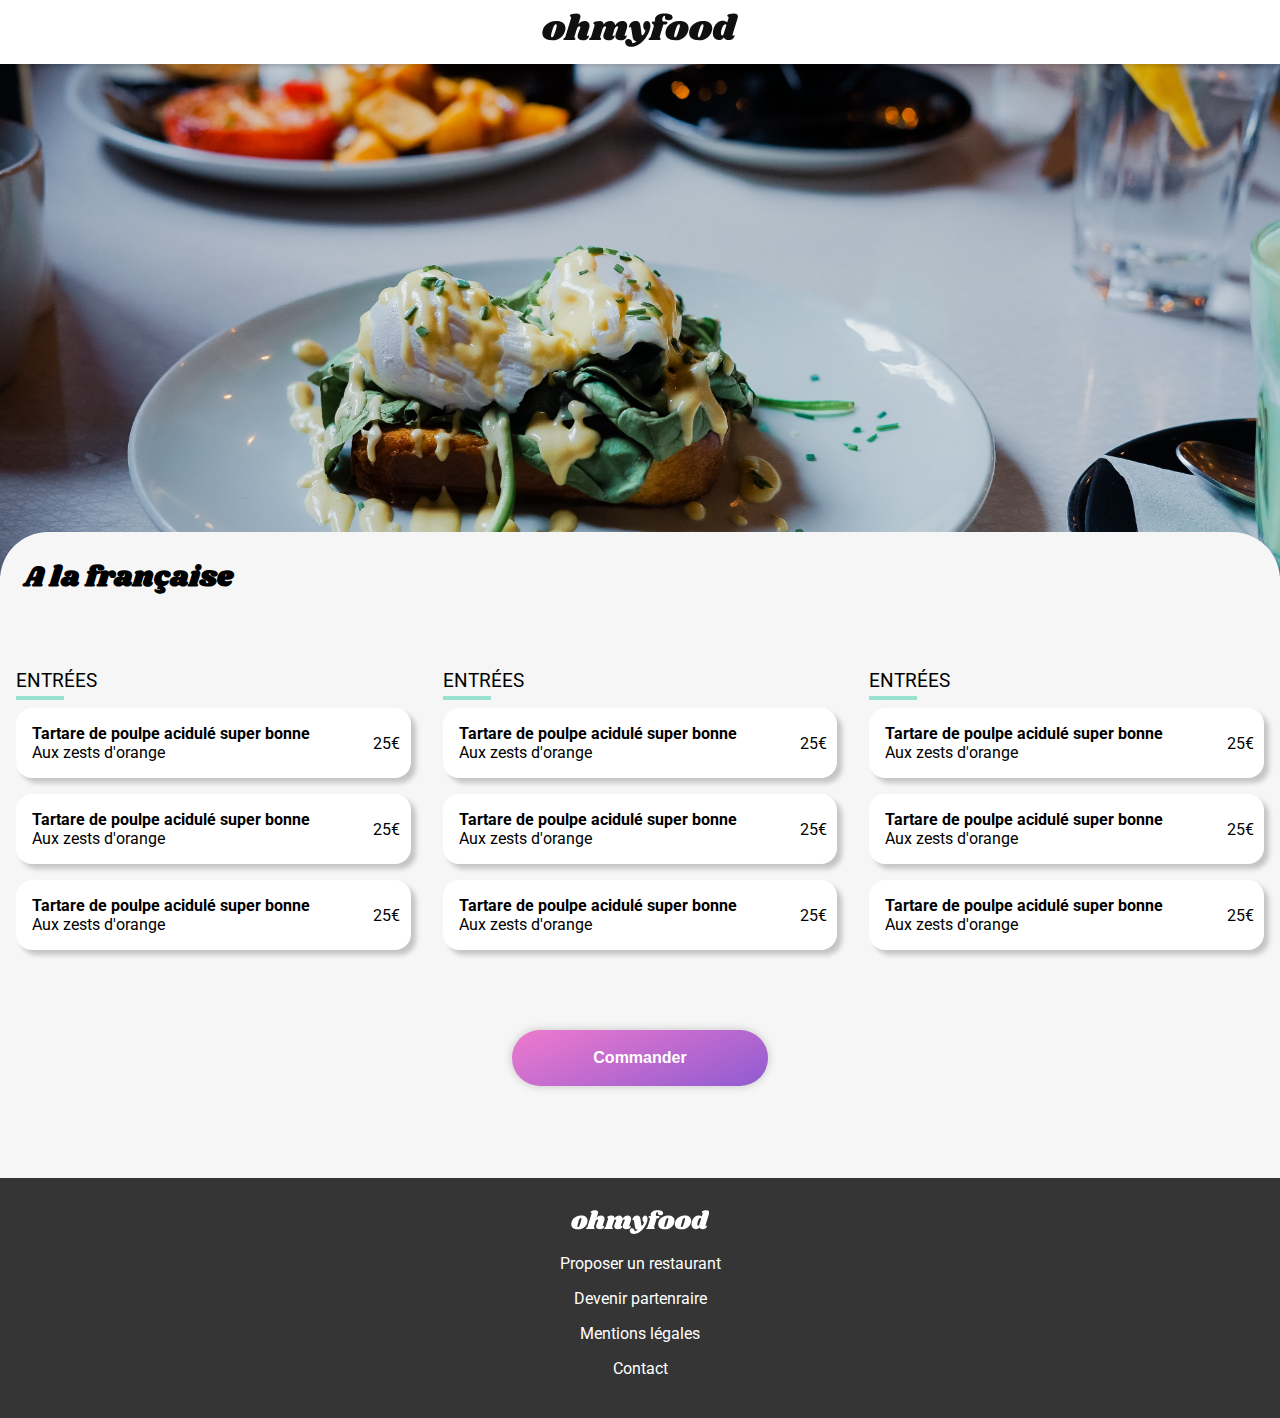
==== commit 0bd3fa88: "Sending to the senior dev waiting validation" ====
--- a/a-la-francaise.html
+++ b/a-la-francaise.html
@@ -10,9 +10,11 @@
 </head>
 <body>
     <header>
-        <nav>
+        <nav data-navigation="true">
             <div class="return-arrow">
-
+                <a href="index.html">
+                    <i class="fa-solid fa-arrow-left"></i>
+                </a>
             </div>
         </nav>
         <div class="brand-container">
@@ -31,7 +33,10 @@
                     <h1>A la française</h1>
                 </div>
                 <div class="menu__head__like">
-                    <i></i>
+                    <div class="btn-like">
+                        <i class="fa-regular fa-heart"></i>
+                        <i class="fa-solid fa-heart"></i>
+                    </div>
                 </div>
             </div>
             <div class="menu__body">
@@ -40,39 +45,35 @@
                         <h3>Entrées</h3>
                     </div>
                     <div class="menu__body__container__flex">
-                        <div class="card-small">
-                            <div class="card-small__body">
-                                <div class="card-small__body__text">
-                                    <h4>Tartare de poulpe acidulé super bonne</h4>
-                                    <p>Aux zests d'orange</p>
-                                </div>
-                                <div class="card-small__body__price">
-                                    <span>25€</span>
-                                </div>
-                                <div class="card-small__body__check">
-                                    <i class="fa-solid fa-circle-check"></i>
-                                </div>
-                            </div>
-                        </div>
-                    </div>
-                    <div class="menu__body__container__flex">
-                        <div class="card-small">
-                            <div class="card-small__body">
-                                <div class="card-small__body__text">
-                                    <h4>Tartare de poulpe acidulé super bonne</h4>
-                                    <p>Aux zests d'orange</p>
-                                </div>
-                                <div class="card-small__body__price">
-                                    <span>25€</span>
-                                </div>
-                                <div class="card-small__body__check">
-                                    <i class="fa-solid fa-circle-check"></i>
-                                </div>
-                            </div>
-                        </div>
-                    </div>
-                    <div class="menu__body__container__flex">
-                        <div class="card-small">
+                        <div class="card-small delay-01">
+                            <div class="card-small__body">
+                                <div class="card-small__body__text">
+                                    <h4>Tartare de poulpe acidulé super bonne</h4>
+                                    <p>Aux zests d'orange</p>
+                                </div>
+                                <div class="card-small__body__price">
+                                    <span>25€</span>
+                                </div>
+                                <div class="card-small__body__check">
+                                    <i class="fa-solid fa-circle-check"></i>
+                                </div>
+                            </div>
+                        </div>
+                        <div class="card-small delay-02">
+                            <div class="card-small__body">
+                                <div class="card-small__body__text">
+                                    <h4>Tartare de poulpe acidulé super bonne</h4>
+                                    <p>Aux zests d'orange</p>
+                                </div>
+                                <div class="card-small__body__price">
+                                    <span>25€</span>
+                                </div>
+                                <div class="card-small__body__check">
+                                    <i class="fa-solid fa-circle-check"></i>
+                                </div>
+                            </div>
+                        </div>
+                        <div class="card-small delay-03">
                             <div class="card-small__body">
                                 <div class="card-small__body__text">
                                     <h4>Tartare de poulpe acidulé super bonne</h4>
@@ -94,39 +95,35 @@
                         <h3>Entrées</h3>
                     </div>
                     <div class="menu__body__container__flex">
-                        <div class="card-small">
-                            <div class="card-small__body">
-                                <div class="card-small__body__text">
-                                    <h4>Tartare de poulpe acidulé super bonne</h4>
-                                    <p>Aux zests d'orange</p>
-                                </div>
-                                <div class="card-small__body__price">
-                                    <span>25€</span>
-                                </div>
-                                <div class="card-small__body__check">
-                                    <i class="fa-solid fa-circle-check"></i>
-                                </div>
-                            </div>
-                        </div>
-                    </div>
-                    <div class="menu__body__container__flex">
-                        <div class="card-small">
-                            <div class="card-small__body">
-                                <div class="card-small__body__text">
-                                    <h4>Tartare de poulpe acidulé super bonne</h4>
-                                    <p>Aux zests d'orange</p>
-                                </div>
-                                <div class="card-small__body__price">
-                                    <span>25€</span>
-                                </div>
-                                <div class="card-small__body__check">
-                                    <i class="fa-solid fa-circle-check"></i>
-                                </div>
-                            </div>
-                        </div>
-                    </div>
-                    <div class="menu__body__container__flex">
-                        <div class="card-small">
+                        <div class="card-small delay-04">
+                            <div class="card-small__body">
+                                <div class="card-small__body__text">
+                                    <h4>Tartare de poulpe acidulé super bonne</h4>
+                                    <p>Aux zests d'orange</p>
+                                </div>
+                                <div class="card-small__body__price">
+                                    <span>25€</span>
+                                </div>
+                                <div class="card-small__body__check">
+                                    <i class="fa-solid fa-circle-check"></i>
+                                </div>
+                            </div>
+                        </div>
+                        <div class="card-small delay-05">
+                            <div class="card-small__body">
+                                <div class="card-small__body__text">
+                                    <h4>Tartare de poulpe acidulé super bonne</h4>
+                                    <p>Aux zests d'orange</p>
+                                </div>
+                                <div class="card-small__body__price">
+                                    <span>25€</span>
+                                </div>
+                                <div class="card-small__body__check">
+                                    <i class="fa-solid fa-circle-check"></i>
+                                </div>
+                            </div>
+                        </div>
+                        <div class="card-small delay-06">
                             <div class="card-small__body">
                                 <div class="card-small__body__text">
                                     <h4>Tartare de poulpe acidulé super bonne</h4>
@@ -149,39 +146,35 @@
                         <h3>Entrées</h3>
                     </div>
                     <div class="menu__body__container__flex">
-                        <div class="card-small">
-                            <div class="card-small__body">
-                                <div class="card-small__body__text">
-                                    <h4>Tartare de poulpe acidulé super bonne</h4>
-                                    <p>Aux zests d'orange</p>
-                                </div>
-                                <div class="card-small__body__price">
-                                    <span>25€</span>
-                                </div>
-                                <div class="card-small__body__check">
-                                    <i class="fa-solid fa-circle-check"></i>
-                                </div>
-                            </div>
-                        </div>
-                    </div>
-                    <div class="menu__body__container__flex">
-                        <div class="card-small">
-                            <div class="card-small__body">
-                                <div class="card-small__body__text">
-                                    <h4>Tartare de poulpe acidulé super bonne</h4>
-                                    <p>Aux zests d'orange</p>
-                                </div>
-                                <div class="card-small__body__price">
-                                    <span>25€</span>
-                                </div>
-                                <div class="card-small__body__check">
-                                    <i class="fa-solid fa-circle-check"></i>
-                                </div>
-                            </div>
-                        </div>
-                    </div>
-                    <div class="menu__body__container__flex">
-                        <div class="card-small">
+                        <div class="card-small delay-07">
+                            <div class="card-small__body">
+                                <div class="card-small__body__text">
+                                    <h4>Tartare de poulpe acidulé super bonne</h4>
+                                    <p>Aux zests d'orange</p>
+                                </div>
+                                <div class="card-small__body__price">
+                                    <span>25€</span>
+                                </div>
+                                <div class="card-small__body__check">
+                                    <i class="fa-solid fa-circle-check"></i>
+                                </div>
+                            </div>
+                        </div>
+                        <div class="card-small delay-08">
+                            <div class="card-small__body">
+                                <div class="card-small__body__text">
+                                    <h4>Tartare de poulpe acidulé super bonne</h4>
+                                    <p>Aux zests d'orange</p>
+                                </div>
+                                <div class="card-small__body__price">
+                                    <span>25€</span>
+                                </div>
+                                <div class="card-small__body__check">
+                                    <i class="fa-solid fa-circle-check"></i>
+                                </div>
+                            </div>
+                        </div>
+                        <div class="card-small delay-09">
                             <div class="card-small__body">
                                 <div class="card-small__body__text">
                                     <h4>Tartare de poulpe acidulé super bonne</h4>
@@ -219,19 +212,19 @@
             </svg>
         </div>
         <div class="footer__text">
-            <a class="footer__text__proposal">
+            <a href="#" class="footer__text__proposal">
                 <i class="fa-solid fa-utensils"></i>
                 <span>Proposer un restaurant</span>
             </a>
-            <a class="footer__text__partnership">
+            <a href="#" class="footer__text__partnership">
                 <i class="fa-solid fa-handshake-angle"></i>
                 <span>Devenir partenraire</span>
             </a>
             <div class="footer__text__legal">
-                <a href="">Mentions légales</a>
+                <a href="#">Mentions légales</a>
             </div>
             <div class="footer__text__contact">
-                <a href="">Contact</a>
+                <a href="mailto:contact@homyfood.com">Contact</a>
             </div>
         </div>
     </footer>
--- a/style.css
+++ b/style.css
@@ -76,7 +76,49 @@
     transform: rotate(360deg);
   }
 }
+@keyframes fill-like-solid {
+  0% {
+    opacity: 0;
+  }
+  100% {
+    opacity: 1;
+  }
+}
+@keyframes dots-loading {
+  0% {
+    transform: scale(1);
+  }
+  50% {
+    transform: scale(1.2);
+  }
+  100% {
+    transform: scale(1);
+  }
+}
+@keyframes loader-time {
+  0% {
+    transform: translateY(0);
+  }
+  90% {
+    transform: translateY(0);
+  }
+  100% {
+    transform: translateY(-100vh);
+  }
+}
+@keyframes card-poping {
+  0% {
+    transform: scale(0);
+  }
+  70% {
+    transform: scale(1.05);
+  }
+  100% {
+    transform: scale(1);
+  }
+}
 .btn {
+  opacity: 1;
   display: flex;
   align-items: center;
   justify-content: center;
@@ -86,6 +128,8 @@
   font-style: normal;
   font-weight: bold;
   text-align: center;
+  transition: 0.3s ease-in-out;
+  cursor: pointer;
 }
 
 .btn-primary {
@@ -94,8 +138,43 @@
   border-radius: 56px;
   box-shadow: 0 0 10px rgba(0, 0, 0, 0.199);
   color: white;
-  background: #ff79da;
-  background: linear-gradient(158deg, #ff79da 0%, #9356dc 100%);
+  background-color: grey;
+  background-image: linear-gradient(158deg, rgba(255, 121, 217, 0.87) 0%, rgba(146, 86, 220, 0.877) 100%);
+}
+
+.btn-primary:hover {
+  box-shadow: 0 0 10px rgba(0, 0, 0, 0.644);
+  color: white;
+  background-color: #fff;
+}
+
+.btn-like {
+  display: flex;
+  align-items: center;
+  justify-content: center;
+  position: relative;
+  width: 24px;
+  height: 24px;
+  cursor: pointer;
+}
+.btn-like .fa-regular.fa-heart {
+  position: absolute;
+  display: block;
+}
+.btn-like .fa-solid.fa-heart {
+  position: absolute;
+  display: none;
+  background: #9356dc;
+  background: -webkit-linear-gradient(to top, #9356dc 0%, #ff79da 100%);
+  background: -moz-linear-gradient(to top, #9356dc 0%, #ff79da 100%);
+  background: linear-gradient(to top, #9356dc 0%, #ff79da 100%);
+  -webkit-background-clip: text;
+  -webkit-text-fill-color: transparent;
+}
+
+.btn-like:hover .fa-solid.fa-heart {
+  display: block;
+  animation: fill-like-solid 0.5s;
 }
 
 .card {
@@ -107,6 +186,7 @@
   width: 100%;
   box-shadow: 5px 5px 5px rgba(0, 0, 0, 0.199);
   overflow: hidden;
+  transition: 0.2s ease-in-out;
 }
 .card__header {
   position: relative;
@@ -157,6 +237,11 @@
   font-size: 1.5rem;
 }
 
+.card:hover {
+  transform: scale(1.01);
+  cursor: pointer;
+}
+
 .card-small {
   display: flex;
   background-color: white;
@@ -166,6 +251,7 @@
   box-shadow: 5px 5px 5px rgba(0, 0, 0, 0.199);
   overflow: hidden;
   margin: 1rem 0;
+  cursor: pointer;
 }
 .card-small__body {
   align-items: center;
@@ -214,10 +300,14 @@
   animation: rotate-check 0.5s ease-in-out;
 }
 
+@media screen and (min-width: 1024px) {
+  .card {
+    height: 448px;
+  }
+}
 header {
-  display: flex;
-  align-items: center;
-  justify-content: center;
+  display: grid;
+  grid-template-columns: 4rem 1fr 4rem;
   position: fixed;
   top: 0;
   left: 0;
@@ -228,7 +318,18 @@
   z-index: 1000;
 }
 header nav {
+  grid-column: 1;
+  justify-self: center;
+  align-self: center;
+  font-size: 1.2rem;
+}
+header nav[data-navigation=false] {
   display: none;
+}
+header .brand-container {
+  grid-column: 2;
+  justify-self: center;
+  align-self: center;
 }
 
 .footer {
@@ -252,6 +353,14 @@
   display: flex;
   flex-direction: column;
 }
+.footer__text a {
+  cursor: pointer;
+  color: white;
+}
+.footer__text a:hover {
+  color: white;
+  text-decoration: underline;
+}
 .footer__text__proposal, .footer__text__partnership, .footer__text__legal, .footer__text__contact {
   margin: 0.5rem 0;
   color: white;
@@ -261,6 +370,45 @@
 }
 .footer__text__proposal i, .footer__text__partnership i, .footer__text__legal i, .footer__text__contact i {
   width: 24px;
+}
+
+@media screen and (min-width: 1024px) {
+  .footer {
+    align-items: center;
+  }
+  .footer__text {
+    text-align: center;
+  }
+}
+.loader {
+  display: flex;
+  align-items: center;
+  justify-content: center;
+  position: fixed;
+  width: 100vw;
+  height: 100vh;
+  z-index: 2000;
+  background-color: white;
+  animation: loader-time 4s ease-in-out;
+  animation-fill-mode: forwards;
+  opacity: 0.9;
+}
+.loader .dot {
+  width: 24px;
+  height: 24px;
+  border-radius: 50%;
+  margin: 1rem;
+  animation: dots-loading 1s;
+  animation-iteration-count: infinite;
+}
+.loader .dot-one {
+  background-color: #9356dc;
+}
+.loader .dot-two {
+  background-color: #ff79da;
+}
+.loader .dot-three {
+  background-color: #99e2d0;
 }
 
 #index .location {
@@ -277,7 +425,7 @@
   margin: 0 1rem;
 }
 #index .location__container__icon, #index .location__container__text {
-  margin: 1rem;
+  margin: 0.25rem;
 }
 #index .explore {
   display: flex;
@@ -333,6 +481,8 @@
   margin: 2rem 0 2rem 1rem;
   border-radius: 1rem;
   box-shadow: 0px 5px 5px rgba(0, 0, 0, 0.199);
+  transition: 0.2s ease-in-out;
+  cursor: pointer;
 }
 #index .working__container .working__list__btn i {
   grid-column: 1;
@@ -345,6 +495,12 @@
   justify-self: center;
   align-self: center;
   font-weight: bold;
+}
+#index .working__container .working__list__btn:hover {
+  background-color: #f5edff;
+}
+#index .working__container .working__list__btn:hover i {
+  color: #9356dc;
 }
 #index .working__container .working__list li::before {
   counter-increment: working__list;
@@ -378,6 +534,36 @@
   row-gap: 1rem;
 }
 
+@media screen and (min-width: 1024px) {
+  #index {
+    display: flex;
+    flex-direction: column;
+    align-items: center;
+    justify-content: center;
+  }
+  #index .working__title {
+    display: flex;
+    align-items: center;
+    justify-content: center;
+  }
+  #index .working__container .working__list {
+    display: flex;
+    flex-direction: row;
+    column-gap: 1.5rem;
+  }
+  #index .working__container span {
+    margin: 1rem;
+  }
+  #index .restaurants__title {
+    margin: 0 15% 1.5rem;
+  }
+  #index .restaurants__card-container {
+    grid-template-columns: 1fr 1fr;
+    column-gap: 2rem;
+    row-gap: 2rem;
+    margin: 0 15%;
+  }
+}
 .restaurant {
   display: flex;
   flex-direction: column;
@@ -403,7 +589,7 @@
   border-radius: 48px 48px 0 0;
   background-color: #f6f6f6;
   width: 100%;
-  max-width: 100%;
+  max-width: 1330px;
   z-index: 10;
 }
 .restaurant .menu__head {
@@ -414,6 +600,10 @@
 .restaurant .menu__head__title h1 {
   font-size: 1.8rem;
   font-family: "Shrikhand", cursive;
+}
+.restaurant .menu__head__like {
+  margin: 0 2rem;
+  font-size: 2rem;
 }
 .restaurant .menu__body__container {
   padding: 0 1rem;
@@ -447,6 +637,42 @@
   height: 164px;
 }
 
+.delay-01 {
+  animation: card-poping 0.8s ease-in-out;
+}
+
+.delay-02 {
+  animation: card-poping 1s ease-in-out;
+}
+
+.delay-03 {
+  animation: card-poping 1.2s ease-in-out;
+}
+
+.delay-04 {
+  animation: card-poping 1.4s ease-in-out;
+}
+
+.delay-05 {
+  animation: card-poping 1.6s ease-in-out;
+}
+
+.delay-06 {
+  animation: card-poping 1.8s ease-in-out;
+}
+
+.delay-07 {
+  animation: card-poping 2s ease-in-out;
+}
+
+.delay-08 {
+  animation: card-poping 2.2s ease-in-out;
+}
+
+.delay-09 {
+  animation: card-poping 2.4s ease-in-out;
+}
+
 @media screen and (min-width: 1024px) {
   .restaurant .menu__body {
     display: flex;
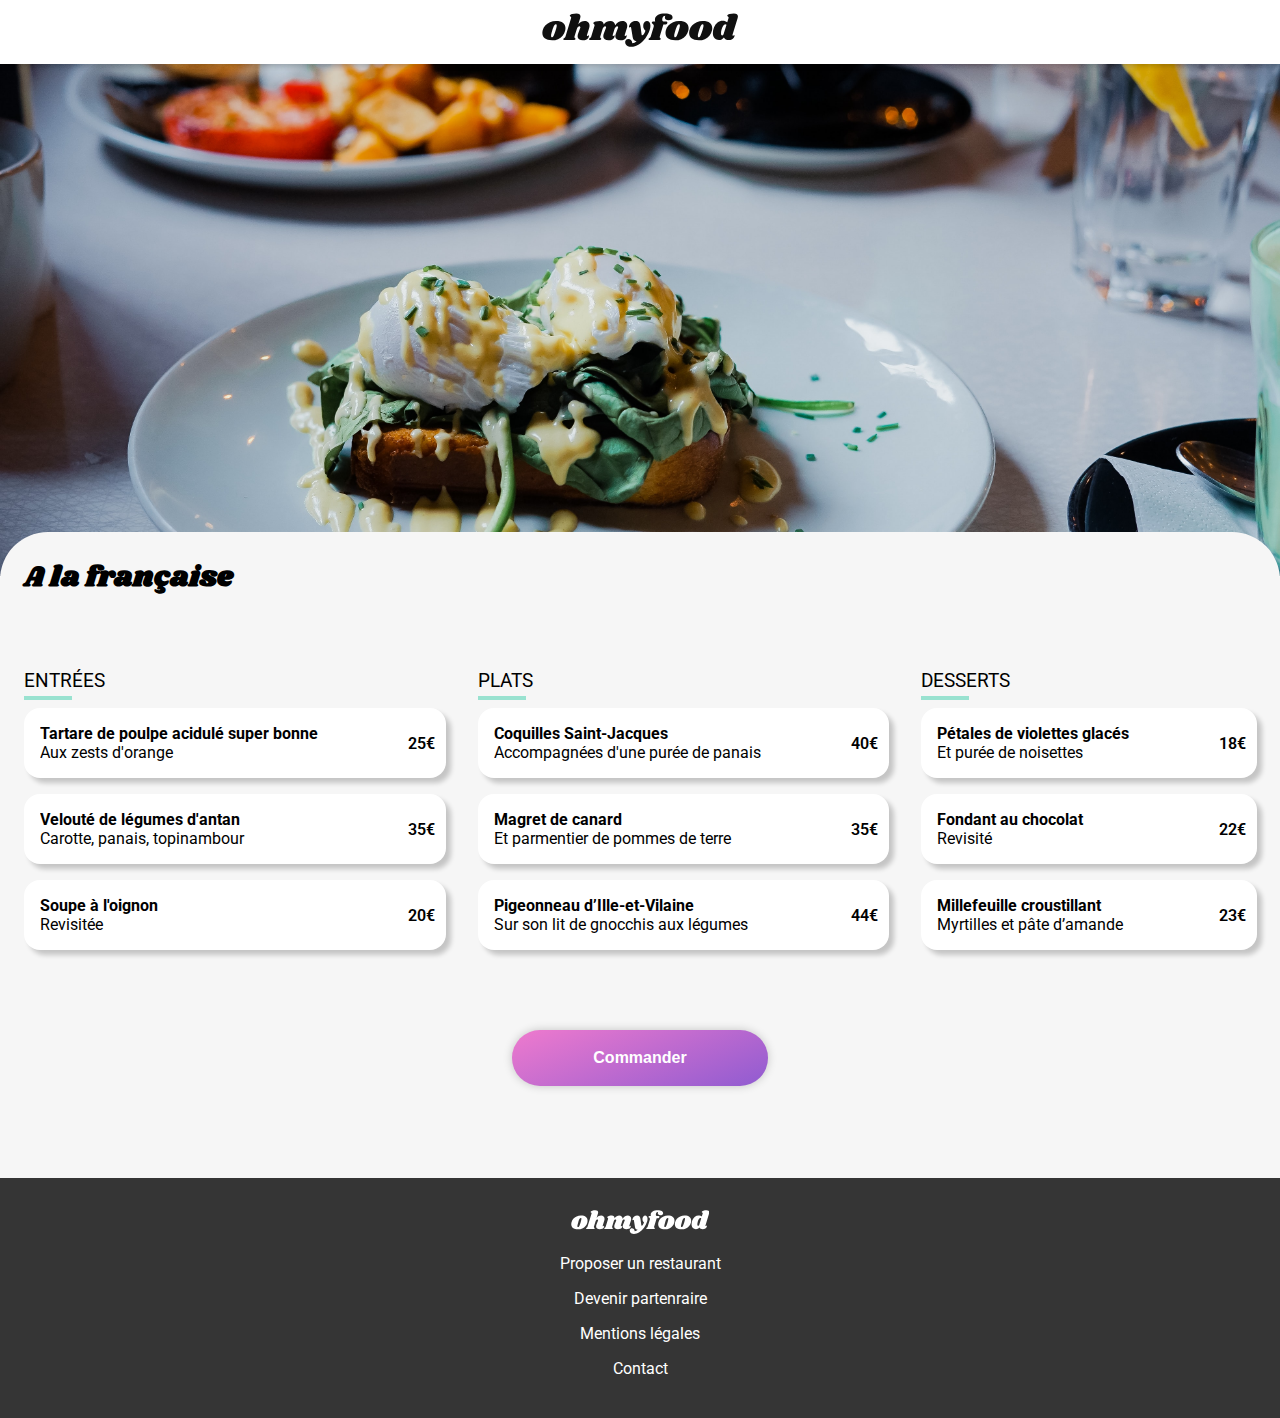
==== commit af606534: "adding bold to price" ====
--- a/a-la-francaise.html
+++ b/a-la-francaise.html
@@ -52,7 +52,7 @@
                                     <p>Aux zests d'orange</p>
                                 </div>
                                 <div class="card-small__body__price">
-                                    <span>25€</span>
+                                    <span>25&euro;</span>
                                 </div>
                                 <div class="card-small__body__check">
                                     <i class="fa-solid fa-circle-check"></i>
@@ -62,11 +62,11 @@
                         <div class="card-small delay-02">
                             <div class="card-small__body">
                                 <div class="card-small__body__text">
-                                    <h4>Tartare de poulpe acidulé super bonne</h4>
-                                    <p>Aux zests d'orange</p>
-                                </div>
-                                <div class="card-small__body__price">
-                                    <span>25€</span>
+                                    <h4>Velouté de légumes d'antan</h4>
+                                    <p>Carotte, panais, topinambour</p>
+                                </div>
+                                <div class="card-small__body__price">
+                                    <span>35&euro;</span>
                                 </div>
                                 <div class="card-small__body__check">
                                     <i class="fa-solid fa-circle-check"></i>
@@ -76,11 +76,11 @@
                         <div class="card-small delay-03">
                             <div class="card-small__body">
                                 <div class="card-small__body__text">
-                                    <h4>Tartare de poulpe acidulé super bonne</h4>
-                                    <p>Aux zests d'orange</p>
-                                </div>
-                                <div class="card-small__body__price">
-                                    <span>25€</span>
+                                    <h4>Soupe à l'oignon</h4>
+                                    <p>Revisitée</p>
+                                </div>
+                                <div class="card-small__body__price">
+                                    <span>20&euro;</span>
                                 </div>
                                 <div class="card-small__body__check">
                                     <i class="fa-solid fa-circle-check"></i>
@@ -92,17 +92,17 @@
                 <!-- PLATS -->
                 <div class="menu__body__container">
                     <div class="menu__body__container__title">
-                        <h3>Entrées</h3>
+                        <h3>Plats</h3>
                     </div>
                     <div class="menu__body__container__flex">
                         <div class="card-small delay-04">
                             <div class="card-small__body">
                                 <div class="card-small__body__text">
-                                    <h4>Tartare de poulpe acidulé super bonne</h4>
-                                    <p>Aux zests d'orange</p>
-                                </div>
-                                <div class="card-small__body__price">
-                                    <span>25€</span>
+                                    <h4>Coquilles Saint-Jacques</h4>
+                                    <p>Accompagnées d'une purée de panais</p>
+                                </div>
+                                <div class="card-small__body__price">
+                                    <span>40&euro;</span>
                                 </div>
                                 <div class="card-small__body__check">
                                     <i class="fa-solid fa-circle-check"></i>
@@ -112,11 +112,11 @@
                         <div class="card-small delay-05">
                             <div class="card-small__body">
                                 <div class="card-small__body__text">
-                                    <h4>Tartare de poulpe acidulé super bonne</h4>
-                                    <p>Aux zests d'orange</p>
-                                </div>
-                                <div class="card-small__body__price">
-                                    <span>25€</span>
+                                    <h4>Magret de canard</h4>
+                                    <p>Et parmentier de pommes de terre</p>
+                                </div>
+                                <div class="card-small__body__price">
+                                    <span>35&euro;</span>
                                 </div>
                                 <div class="card-small__body__check">
                                     <i class="fa-solid fa-circle-check"></i>
@@ -126,11 +126,11 @@
                         <div class="card-small delay-06">
                             <div class="card-small__body">
                                 <div class="card-small__body__text">
-                                    <h4>Tartare de poulpe acidulé super bonne</h4>
-                                    <p>Aux zests d'orange</p>
-                                </div>
-                                <div class="card-small__body__price">
-                                    <span>25€</span>
+                                    <h4>Pigeonneau d’Ille-et-Vilaine</h4>
+                                    <p>Sur son lit de gnocchis aux légumes</p>
+                                </div>
+                                <div class="card-small__body__price">
+                                    <span>44&euro;</span>
                                 </div>
                                 <div class="card-small__body__check">
                                     <i class="fa-solid fa-circle-check"></i>
@@ -143,17 +143,17 @@
                 <!-- DESSERTS -->
                 <div class="menu__body__container">
                     <div class="menu__body__container__title">
-                        <h3>Entrées</h3>
+                        <h3>Desserts</h3>
                     </div>
                     <div class="menu__body__container__flex">
                         <div class="card-small delay-07">
                             <div class="card-small__body">
                                 <div class="card-small__body__text">
-                                    <h4>Tartare de poulpe acidulé super bonne</h4>
-                                    <p>Aux zests d'orange</p>
-                                </div>
-                                <div class="card-small__body__price">
-                                    <span>25€</span>
+                                    <h4>Pétales de violettes glacés</h4>
+                                    <p>Et purée de noisettes</p>
+                                </div>
+                                <div class="card-small__body__price">
+                                    <span>18&euro;</span>
                                 </div>
                                 <div class="card-small__body__check">
                                     <i class="fa-solid fa-circle-check"></i>
@@ -163,11 +163,11 @@
                         <div class="card-small delay-08">
                             <div class="card-small__body">
                                 <div class="card-small__body__text">
-                                    <h4>Tartare de poulpe acidulé super bonne</h4>
-                                    <p>Aux zests d'orange</p>
-                                </div>
-                                <div class="card-small__body__price">
-                                    <span>25€</span>
+                                    <h4>Fondant au chocolat</h4>
+                                    <p>Revisité</p>
+                                </div>
+                                <div class="card-small__body__price">
+                                    <span>22&euro;</span>
                                 </div>
                                 <div class="card-small__body__check">
                                     <i class="fa-solid fa-circle-check"></i>
@@ -177,11 +177,11 @@
                         <div class="card-small delay-09">
                             <div class="card-small__body">
                                 <div class="card-small__body__text">
-                                    <h4>Tartare de poulpe acidulé super bonne</h4>
-                                    <p>Aux zests d'orange</p>
-                                </div>
-                                <div class="card-small__body__price">
-                                    <span>25€</span>
+                                    <h4>Millefeuille croustillant</h4>
+                                    <p>Myrtilles et pâte d’amande</p>
+                                </div>
+                                <div class="card-small__body__price">
+                                    <span>23&euro;</span>
                                 </div>
                                 <div class="card-small__body__check">
                                     <i class="fa-solid fa-circle-check"></i>
--- a/style.css
+++ b/style.css
@@ -9,6 +9,16 @@
 Author: Team Aileen Digital
 Author URI: https://aileen-digital.com/
 License: Copyright Tous droits réservés 
+
+A propos du copyright: 
+Il s'agit d'un mini "template" personnel que j'ai réalisé pour l'entreprise dans laquelle je travaille en contrat pro (Aileen Digital). 
+J'ai créé un ensemble de dossiers et sous dossiers déjà reliés entre eux et qui me permet de rapidement 
+initier un projet sans avoir à recréer toute l'arborescence et l'importer dans style.scss. 
+J'ai utilisé par habitude ce "template" en omettant de supprimer la mention à Aileen Digital.
+J'utilise principalement ce template personnel avec Wordpress, c'est pourquoi vous pouvez voir la mention de PHP. 
+L'intégralité des lignes de code qui sont présentes dans ce projet ont été rédigées par moi seul (comme vous pourrez le voir
+dans les commit de mon git). 
+
 */
 /**************************
 STYLES UTILISES DANS LE PROJET
@@ -279,6 +289,7 @@
 .card-small__body__price span {
   width: 100%;
   text-align: center;
+  font-weight: 600;
 }
 .card-small__body__check {
   display: flex;
